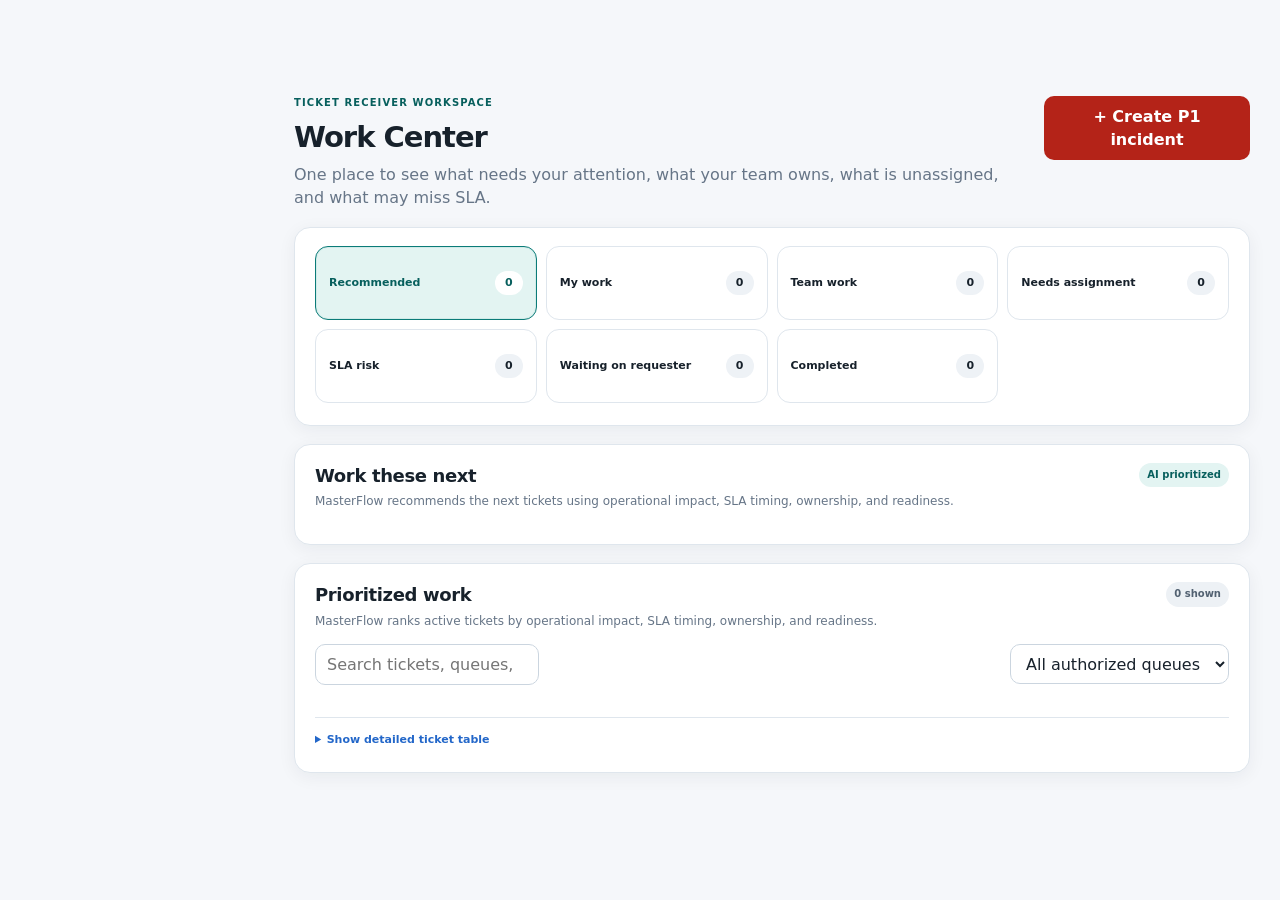
==== ticket-queues.html @ 717288e4 "update masterflow project" ====
<!doctype html>
<html lang="en">
<head>
  <meta charset="utf-8">
  <meta name="viewport" content="width=device-width, initial-scale=1">
  <meta http-equiv="refresh" content="0; url=assigned-work.html">
  <title>MasterFlow - Opening Work Center</title>
  <script>
    window.location.replace("assigned-work.html");
  </script>
</head>
<body>
  <p>Opening <a href="assigned-work.html">MasterFlow Work Center</a>...</p>
</body>
</html>
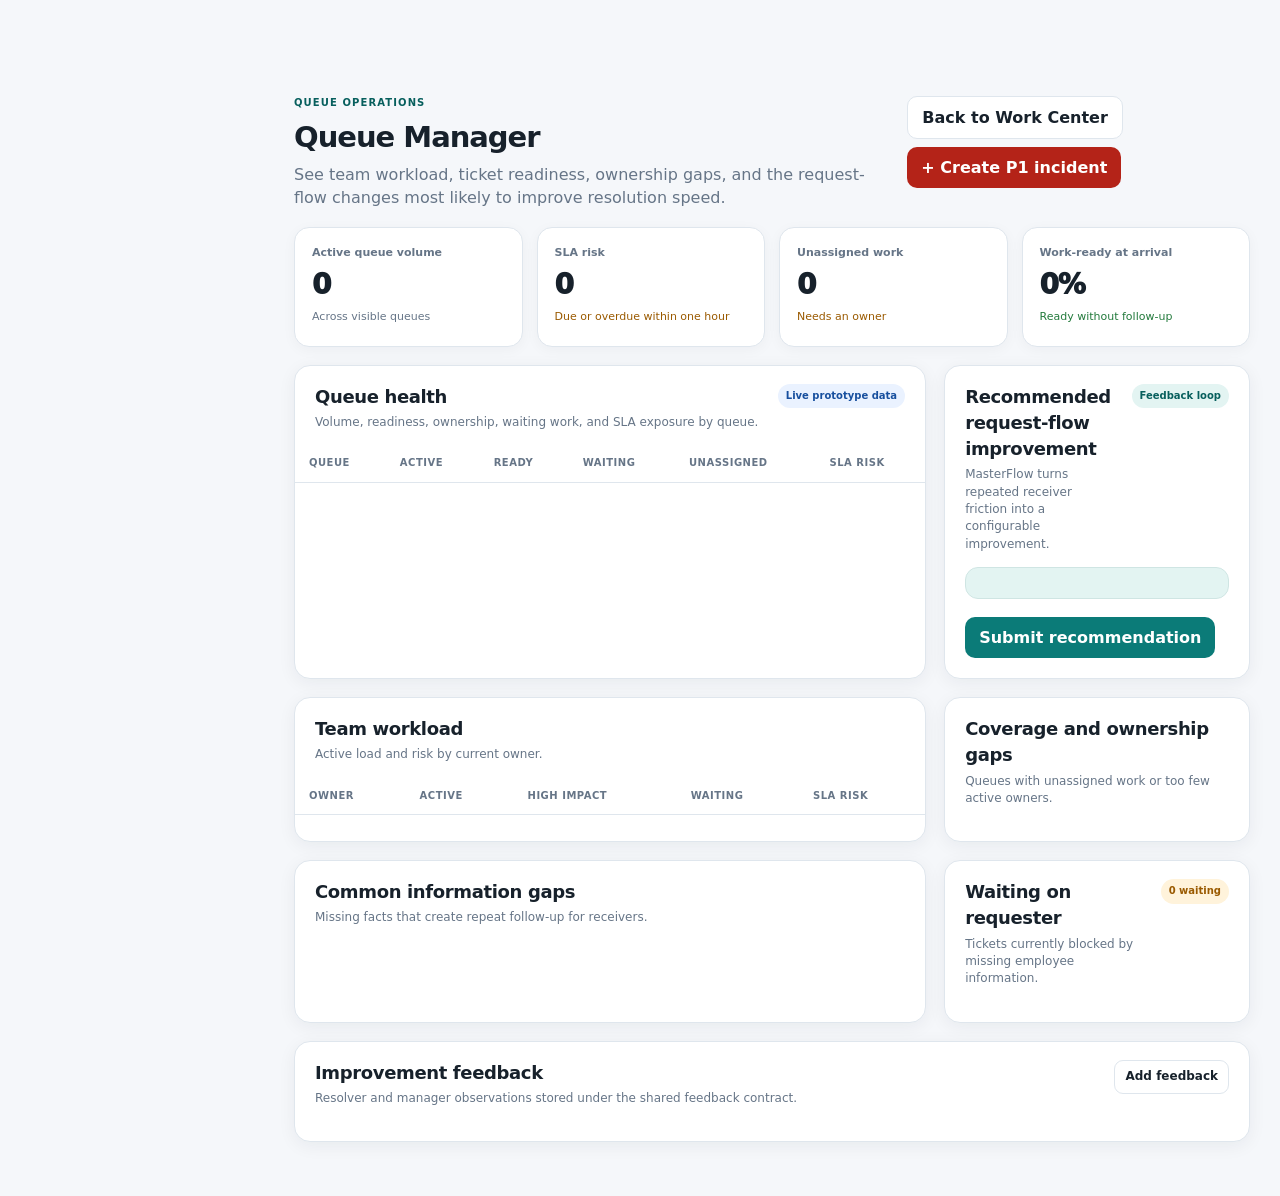
==== commit 88501cca: "Receiver ticket lifecycle working" ====
--- a/ticket-queues.html
+++ b/ticket-queues.html
@@ -3,13 +3,182 @@
 <head>
   <meta charset="utf-8">
   <meta name="viewport" content="width=device-width, initial-scale=1">
-  <meta http-equiv="refresh" content="0; url=assigned-work.html">
-  <title>MasterFlow - Opening Work Center</title>
-  <script>
-    window.location.replace("assigned-work.html");
-  </script>
+  <meta
+    name="description"
+    content="MasterFlow Queue Manager for workload, readiness, SLA, and request-flow improvement visibility."
+  >
+  <title>MasterFlow - Queue Manager</title>
+  <link rel="stylesheet" href="assets/css/styles.css">
+  <link rel="stylesheet" href="assets/css/WORK_CENTER_APPEND.css">
 </head>
-<body>
-  <p>Opening <a href="assigned-work.html">MasterFlow Work Center</a>...</p>
+
+<body class="workspace-page queue-manager-page" data-page="ticket-queues">
+  <div class="content-shell">
+    <main>
+      <div class="page-heading">
+        <div>
+          <div class="eyebrow">Queue operations</div>
+          <h1>Queue Manager</h1>
+          <p>
+            See team workload, ticket readiness, ownership gaps, and the request-flow
+            changes most likely to improve resolution speed.
+          </p>
+        </div>
+        <div class="page-actions">
+          <a class="btn btn-secondary" href="assigned-work.html">Back to Work Center</a>
+          <button class="btn btn-danger" type="button" data-open-critical>+ Create P1 incident</button>
+        </div>
+      </div>
+
+      <section class="kpi-grid queue-manager-kpis" aria-label="Queue Manager summary">
+        <div class="kpi">
+          <div class="kpi-label">Active queue volume</div>
+          <div class="kpi-value" id="qmActiveVolume">0</div>
+          <div class="kpi-meta">Across visible queues</div>
+        </div>
+        <div class="kpi">
+          <div class="kpi-label">SLA risk</div>
+          <div class="kpi-value" id="qmSlaRisk">0</div>
+          <div class="kpi-meta warn">Due or overdue within one hour</div>
+        </div>
+        <div class="kpi">
+          <div class="kpi-label">Unassigned work</div>
+          <div class="kpi-value" id="qmUnassigned">0</div>
+          <div class="kpi-meta warn">Needs an owner</div>
+        </div>
+        <div class="kpi">
+          <div class="kpi-label">Work-ready at arrival</div>
+          <div class="kpi-value" id="qmReadinessRate">0%</div>
+          <div class="kpi-meta good">Ready without follow-up</div>
+        </div>
+      </section>
+
+      <section class="grid grid-2 mt-18">
+        <article class="card">
+          <div class="card-header">
+            <div>
+              <h2>Queue health</h2>
+              <p>Volume, readiness, ownership, waiting work, and SLA exposure by queue.</p>
+            </div>
+            <span class="badge badge-blue">Live prototype data</span>
+          </div>
+          <div class="table-wrap">
+            <table>
+              <thead>
+                <tr>
+                  <th>Queue</th>
+                  <th>Active</th>
+                  <th>Ready</th>
+                  <th>Waiting</th>
+                  <th>Unassigned</th>
+                  <th>SLA risk</th>
+                </tr>
+              </thead>
+              <tbody id="qmQueueBody"></tbody>
+            </table>
+          </div>
+        </article>
+
+        <article class="card">
+          <div class="card-header">
+            <div>
+              <h2>Recommended request-flow improvement</h2>
+              <p>MasterFlow turns repeated receiver friction into a configurable improvement.</p>
+            </div>
+            <span class="badge badge-teal">Feedback loop</span>
+          </div>
+          <div class="card-body">
+            <div class="queue-recommendation" id="qmRecommendation"></div>
+            <button class="btn btn-primary mt-18" type="button" id="qmSubmitRecommendation">
+              Submit recommendation
+            </button>
+          </div>
+        </article>
+      </section>
+
+      <section class="grid grid-2 mt-18">
+        <article class="card">
+          <div class="card-header">
+            <div>
+              <h2>Team workload</h2>
+              <p>Active load and risk by current owner.</p>
+            </div>
+          </div>
+          <div class="table-wrap">
+            <table>
+              <thead>
+                <tr>
+                  <th>Owner</th>
+                  <th>Active</th>
+                  <th>High impact</th>
+                  <th>Waiting</th>
+                  <th>SLA risk</th>
+                </tr>
+              </thead>
+              <tbody id="qmWorkloadBody"></tbody>
+            </table>
+          </div>
+        </article>
+
+        <article class="card">
+          <div class="card-header">
+            <div>
+              <h2>Coverage and ownership gaps</h2>
+              <p>Queues with unassigned work or too few active owners.</p>
+            </div>
+          </div>
+          <div class="card-body">
+            <div class="manager-insight-list" id="qmCoverageList"></div>
+          </div>
+        </article>
+      </section>
+
+      <section class="grid grid-2 mt-18">
+        <article class="card">
+          <div class="card-header">
+            <div>
+              <h2>Common information gaps</h2>
+              <p>Missing facts that create repeat follow-up for receivers.</p>
+            </div>
+          </div>
+          <div class="card-body">
+            <div class="manager-insight-list" id="qmGapList"></div>
+          </div>
+        </article>
+
+        <article class="card">
+          <div class="card-header">
+            <div>
+              <h2>Waiting on requester</h2>
+              <p>Tickets currently blocked by missing employee information.</p>
+            </div>
+            <span class="badge badge-amber" id="qmWaitingCount">0 waiting</span>
+          </div>
+          <div class="card-body">
+            <div class="manager-ticket-list" id="qmWaitingList"></div>
+          </div>
+        </article>
+      </section>
+
+      <section class="card mt-18">
+        <div class="card-header">
+          <div>
+            <h2>Improvement feedback</h2>
+            <p>Resolver and manager observations stored under the shared feedback contract.</p>
+          </div>
+          <button class="btn btn-secondary btn-sm" type="button" id="qmAddFeedback">
+            Add feedback
+          </button>
+        </div>
+        <div class="card-body">
+          <div class="feedback-list" id="qmFeedbackList"></div>
+        </div>
+      </section>
+    </main>
+  </div>
+
+  <script src="assets/js/store.js" defer></script>
+  <script src="assets/js/layout.js" defer></script>
+  <script src="assets/js/pages/receiver-feedback.js" defer></script>
 </body>
 </html>
--- a/assets/css/styles.css
+++ b/assets/css/styles.css
@@ -0,0 +1,2295 @@
+:root {
+  --navy: #0f2238;
+  --navy-2: #172f4b;
+  --ink: #17212b;
+  --muted: #667587;
+  --muted-2: #8a97a5;
+  --line: #dfe6ed;
+  --line-strong: #cbd5df;
+  --surface: #ffffff;
+  --surface-2: #f5f7fa;
+  --surface-3: #eef2f6;
+  --teal: #0b7b78;
+  --teal-dark: #075f5d;
+  --teal-soft: #e3f4f2;
+  --blue: #2367c9;
+  --blue-soft: #eaf2ff;
+  --amber: #9a5a00;
+  --amber-soft: #fff3db;
+  --red: #b42318;
+  --red-dark: #8e1c14;
+  --red-soft: #feeceb;
+  --green: #237a3c;
+  --green-soft: #eaf7ed;
+  --purple: #6941c6;
+  --purple-soft: #f1ecff;
+  --shadow-sm: 0 4px 18px rgba(15, 34, 56, 0.06);
+  --shadow: 0 16px 42px rgba(15, 34, 56, 0.10);
+  --radius-sm: 10px;
+  --radius: 16px;
+  --radius-lg: 24px;
+  --topbar-height: 68px;
+  --sidebar-width: 264px;
+}
+
+* { box-sizing: border-box; }
+html { scroll-behavior: smooth; }
+body {
+  margin: 0;
+  min-height: 100vh;
+  background: var(--surface-2);
+  color: var(--ink);
+  font-family: Inter, ui-sans-serif, system-ui, -apple-system, BlinkMacSystemFont, "Segoe UI", sans-serif;
+  line-height: 1.45;
+}
+button, input, select, textarea { font: inherit; }
+button { cursor: pointer; }
+a { color: inherit; }
+button:focus-visible,
+input:focus-visible,
+select:focus-visible,
+textarea:focus-visible,
+a:focus-visible {
+  outline: 3px solid rgba(35, 103, 201, 0.28);
+  outline-offset: 2px;
+}
+[hidden] { display: none !important; }
+
+/* Top navigation */
+.topbar {
+  position: fixed;
+  inset: 0 0 auto 0;
+  z-index: 60;
+  height: var(--topbar-height);
+  display: flex;
+  align-items: center;
+  justify-content: space-between;
+  gap: 18px;
+  padding: 0 22px;
+  background: rgba(255, 255, 255, 0.94);
+  border-bottom: 1px solid var(--line);
+  backdrop-filter: blur(12px);
+}
+.topbar-left,
+.topbar-right,
+.brand-lockup,
+.page-context {
+  display: flex;
+  align-items: center;
+}
+.topbar-left { gap: 14px; min-width: 0; }
+.topbar-right { gap: 9px; }
+.menu-button,
+.icon-button,
+.close-button {
+  display: inline-grid;
+  place-items: center;
+  border: 1px solid var(--line);
+  background: var(--surface);
+  color: var(--ink);
+  border-radius: 11px;
+}
+.menu-button,
+.icon-button { width: 40px; height: 40px; }
+.menu-button:hover,
+.icon-button:hover { background: var(--surface-2); }
+.brand-lockup {
+  gap: 12px;
+  text-decoration: none;
+  min-width: 0;
+}
+.brand-mark {
+  width: 92px;
+  height: 44px;
+  display: flex;
+  align-items: center;
+  justify-content: flex-start;
+  overflow: visible;
+  background: transparent;
+  border-radius: 0;
+  flex: 0 0 auto;
+}
+
+.brand-mark img {
+  width: 92px;
+  height: 44px;
+  object-fit: contain;
+  object-position: left center;
+  display: block;
+}
+.brand-copy strong,
+.brand-copy small { display: block; }
+.brand-copy strong { font-size: 14px; white-space: nowrap; }
+.brand-copy small { margin-top: 1px; color: var(--muted); font-size: 10px; }
+.page-context { gap: 12px; min-width: 0; }
+.page-context::before {
+  content: "";
+  width: 1px;
+  height: 32px;
+  background: var(--line);
+}
+.page-context-text { min-width: 0; }
+.page-context h1,
+.page-context p { margin: 0; }
+.page-context h1 { font-size: 16px; letter-spacing: -0.02em; }
+.page-context p {
+  max-width: 520px;
+  margin-top: 1px;
+  overflow: hidden;
+  color: var(--muted);
+  font-size: 11px;
+  text-overflow: ellipsis;
+  white-space: nowrap;
+}
+.role-control {
+  display: flex;
+  align-items: center;
+  gap: 7px;
+  min-height: 40px;
+  padding: 5px 8px 5px 10px;
+  border: 1px solid var(--line);
+  border-radius: 11px;
+  background: #fff;
+}
+.role-control span {
+  color: var(--muted);
+  font-size: 10px;
+  font-weight: 800;
+  text-transform: uppercase;
+  letter-spacing: 0.05em;
+}
+.role-control select {
+  max-width: 165px;
+  border: 0;
+  outline: 0;
+  background: transparent;
+  color: var(--ink);
+  font-size: 12px;
+  font-weight: 800;
+}
+.avatar {
+  width: 40px;
+  height: 40px;
+  display: grid;
+  place-items: center;
+  border-radius: 12px;
+  background: var(--teal-soft);
+  color: var(--teal-dark);
+  font-weight: 900;
+}
+
+/* Sidebar */
+.sidebar {
+  position: fixed;
+  z-index: 70;
+  top: var(--topbar-height);
+  bottom: 0;
+  left: 0;
+  width: var(--sidebar-width);
+  display: flex;
+  flex-direction: column;
+  gap: 18px;
+  padding: 18px 14px;
+  overflow-y: auto;
+  transform: translateX(-102%);
+  transition: transform 180ms ease;
+  background: linear-gradient(180deg, var(--navy) 0%, #0a1827 100%);
+  color: #fff;
+  box-shadow: 16px 0 40px rgba(5, 17, 31, 0.18);
+}
+.sidebar.open { transform: translateX(0); }
+.sidebar-scrim {
+  position: fixed;
+  z-index: 65;
+  inset: var(--topbar-height) 0 0 0;
+  opacity: 0;
+  visibility: hidden;
+  transition: opacity 180ms ease, visibility 180ms ease;
+  background: rgba(5, 17, 31, 0.42);
+}
+.sidebar-scrim.open { opacity: 1; visibility: visible; }
+.nav-group { display: grid; gap: 5px; }
+.nav-label {
+  padding: 0 10px 5px;
+  color: #8da5bc;
+  font-size: 10px;
+  font-weight: 850;
+  letter-spacing: 0.11em;
+  text-transform: uppercase;
+}
+.nav-link,
+.sidebar-action {
+  width: 100%;
+  min-height: 42px;
+  display: flex;
+  align-items: center;
+  gap: 10px;
+  padding: 9px 10px;
+  border: 0;
+  border-radius: 10px;
+  background: transparent;
+  color: #cbd6e1;
+  text-align: left;
+  text-decoration: none;
+  font-weight: 720;
+}
+.nav-link:hover,
+.sidebar-action:hover { background: rgba(255, 255, 255, 0.08); color: #fff; }
+.nav-link.active { background: rgba(255, 255, 255, 0.14); color: #fff; }
+.nav-icon { width: 22px; display: inline-grid; place-items: center; font-size: 16px; }
+.nav-badge {
+  margin-left: auto;
+  min-width: 22px;
+  padding: 2px 7px;
+  border-radius: 999px;
+  background: rgba(255, 255, 255, 0.13);
+  color: #fff;
+  font-size: 10px;
+  font-weight: 900;
+  text-align: center;
+}
+.sidebar-bottom { margin-top: auto; display: grid; gap: 10px; }
+.system-status {
+  padding: 12px;
+  border: 1px solid rgba(255, 255, 255, 0.12);
+  border-radius: 12px;
+  background: rgba(255, 255, 255, 0.07);
+}
+.system-status small { color: #b9c7d5; }
+.status-row { display: flex; align-items: center; gap: 8px; margin-top: 6px; font-size: 12px; font-weight: 780; }
+.status-dot {
+  width: 8px;
+  height: 8px;
+  border-radius: 50%;
+  background: #67d98d;
+  box-shadow: 0 0 0 4px rgba(103, 217, 141, 0.12);
+}
+.sidebar-critical {
+  border: 1px solid rgba(255, 255, 255, 0.22);
+  background: rgba(255, 255, 255, 0.10);
+  color: #fff;
+}
+.sidebar-critical:hover { background: #fff; color: var(--red); }
+.reset-demo { color: #b9c7d5; font-size: 12px; }
+
+/* Main layout */
+.content-shell {
+  min-height: 100vh;
+  padding-top: var(--topbar-height);
+  transition: margin-left 180ms ease;
+}
+main {
+  width: min(1500px, 100%);
+  margin: 0 auto;
+  padding: 28px 30px 54px;
+}
+body.page-home { background: #f6f7f9; }
+body.page-home .page-context { display: none; }
+body.page-home main {
+  width: 100%;
+  min-height: calc(100vh - var(--topbar-height));
+  display: grid;
+  place-items: center;
+  padding: 48px 24px 80px;
+}
+
+/* Home */
+.home-stage {
+  width: min(880px, 100%);
+  margin: 0 auto;
+  text-align: center;
+}
+.home-symbol {
+  width: 46px;
+  height: 46px;
+  display: grid;
+  place-items: center;
+  margin: 0 auto 18px;
+  border-radius: 15px;
+  background: linear-gradient(145deg, var(--teal-soft), #eff8ff);
+  color: var(--teal);
+  font-size: 24px;
+  box-shadow: inset 0 0 0 1px rgba(11, 123, 120, 0.12);
+}
+.home-stage > h1 {
+  margin: 0;
+  font-size: clamp(34px, 5vw, 53px);
+  line-height: 1.06;
+  letter-spacing: -0.045em;
+}
+.home-stage > p {
+  max-width: 610px;
+  margin: 12px auto 28px;
+  color: var(--muted);
+  font-size: 15px;
+}
+.home-question {
+  margin: 18px 0 0;
+  color: var(--ink);
+  font-size: clamp(21px, 2.4vw, 28px);
+  line-height: 1.2;
+  letter-spacing: -0.025em;
+}
+.request-composer {
+  overflow: hidden;
+  border: 1px solid var(--line-strong);
+  border-radius: 22px;
+  background: #fff;
+  box-shadow: var(--shadow);
+  text-align: left;
+}
+.request-composer textarea {
+  width: 100%;
+  min-height: 145px;
+  padding: 19px 20px 8px;
+  resize: vertical;
+  border: 0;
+  outline: 0;
+  background: transparent;
+  color: var(--ink);
+  font-size: 18px;
+}
+.request-composer textarea::placeholder { color: #8a949f; }
+.composer-footer {
+  display: flex;
+  align-items: center;
+  justify-content: space-between;
+  gap: 14px;
+  padding: 8px 12px 12px;
+}
+.composer-left,
+.composer-right { display: flex; align-items: center; gap: 9px; }
+.composer-hint { color: var(--muted); font-size: 11px; }
+.attach-button,
+.send-button {
+  display: inline-grid;
+  place-items: center;
+  border: 0;
+  border-radius: 12px;
+}
+.attach-button {
+  width: 38px;
+  height: 38px;
+  background: var(--surface-2);
+  color: var(--ink);
+  font-size: 22px;
+}
+.send-button {
+  width: 42px;
+  height: 42px;
+  background: var(--navy);
+  color: #fff;
+  font-size: 19px;
+  font-weight: 900;
+}
+.send-button:hover { background: var(--navy-2); }
+.home-shortcuts {
+  display: grid;
+  grid-template-columns: repeat(3, minmax(0, 1fr));
+  gap: 11px;
+  margin-top: 18px;
+}
+.home-shortcut {
+  display: flex;
+  align-items: center;
+  gap: 11px;
+  padding: 13px 14px;
+  border: 1px solid var(--line);
+  border-radius: 14px;
+  background: rgba(255, 255, 255, 0.80);
+  color: var(--ink);
+  text-align: left;
+  text-decoration: none;
+  box-shadow: var(--shadow-sm);
+}
+.home-shortcut:hover { transform: translateY(-1px); border-color: var(--line-strong); background: #fff; }
+.home-shortcut.critical { border-color: #f2c5c1; background: #fffafa; color: var(--red); }
+.shortcut-icon {
+  flex: 0 0 auto;
+  width: 35px;
+  height: 35px;
+  display: grid;
+  place-items: center;
+  border-radius: 11px;
+  background: var(--surface-3);
+  font-weight: 900;
+}
+.home-shortcut.critical .shortcut-icon { background: var(--red-soft); }
+.home-shortcut strong,
+.home-shortcut small { display: block; }
+.home-shortcut strong { font-size: 13px; }
+.home-shortcut small { margin-top: 2px; color: var(--muted); font-size: 10px; }
+.home-shortcut.critical small { color: #9a5a55; }
+
+/* Chat */
+.chat-panel {
+  display: none;
+  margin-top: 22px;
+  overflow: hidden;
+  border: 1px solid var(--line);
+  border-radius: var(--radius);
+  background: #fff;
+  box-shadow: var(--shadow-sm);
+  text-align: left;
+}
+.chat-panel.open { display: block; }
+.chat-head {
+  display: flex;
+  align-items: center;
+  justify-content: space-between;
+  padding: 13px 16px;
+  border-bottom: 1px solid var(--line);
+  background: #fbfcfd;
+}
+.chat-head strong { font-size: 13px; }
+.chat-status { color: var(--green); font-size: 11px; font-weight: 800; }
+.chat-body { display: grid; gap: 11px; padding: 16px; }
+.bubble {
+  max-width: 92%;
+  padding: 12px 14px;
+  border-radius: 14px;
+  font-size: 13px;
+}
+.bubble.user { justify-self: end; background: var(--navy); color: #fff; border-bottom-right-radius: 5px; }
+.bubble.ai { justify-self: start; background: var(--surface-2); color: var(--ink); border-bottom-left-radius: 5px; }
+.bubble.ai strong { display: block; margin-bottom: 4px; }
+.ai-summary {
+  display: grid;
+  grid-template-columns: repeat(4, minmax(0, 1fr));
+  gap: 7px;
+  margin-top: 10px;
+}
+.summary-cell {
+  padding: 9px;
+  border: 1px solid var(--line);
+  border-radius: 10px;
+  background: #fff;
+}
+.summary-cell small,
+.summary-cell b { display: block; }
+.summary-cell small { color: var(--muted); font-size: 9px; text-transform: uppercase; letter-spacing: 0.05em; }
+.summary-cell b { margin-top: 3px; font-size: 11px; }
+.context-fields {
+  display: grid;
+  grid-template-columns: repeat(2, minmax(0, 1fr));
+  gap: 10px;
+  margin-top: 10px;
+}
+.chat-actions { display: flex; flex-wrap: wrap; gap: 8px; margin-top: 11px; }
+.ticket-confirmation {
+  padding: 13px;
+  border: 1px solid #bfe2c7;
+  border-radius: 12px;
+  background: var(--green-soft);
+  color: #1c6531;
+}
+.ticket-confirmation a { color: #145b2a; font-weight: 850; }
+
+/* Generic workspace components */
+.page-heading {
+  display: flex;
+  align-items: flex-start;
+  justify-content: space-between;
+  gap: 18px;
+  margin-bottom: 18px;
+}
+.page-heading h1,
+.page-heading p { margin: 0; }
+.page-heading h1 { font-size: 29px; letter-spacing: -0.035em; }
+.page-heading p { max-width: 760px; margin-top: 5px; color: var(--muted); }
+.page-actions { display: flex; flex-wrap: wrap; gap: 8px; }
+.grid { display: grid; gap: 18px; }
+.grid-2 { grid-template-columns: minmax(0, 1.55fr) minmax(300px, 0.75fr); }
+.grid-3 { grid-template-columns: repeat(3, minmax(0, 1fr)); }
+.grid-4 { grid-template-columns: repeat(4, minmax(0, 1fr)); }
+.mt-12 { margin-top: 12px; }
+.mt-18 { margin-top: 18px; }
+.mt-24 { margin-top: 24px; }
+.card {
+  overflow: hidden;
+  border: 1px solid var(--line);
+  border-radius: var(--radius);
+  background: var(--surface);
+  box-shadow: var(--shadow-sm);
+}
+.card-header {
+  display: flex;
+  align-items: flex-start;
+  justify-content: space-between;
+  gap: 14px;
+  padding: 18px 20px 14px;
+}
+.card-header h2,
+.card-header h3,
+.card-header p { margin: 0; }
+.card-header h2 { font-size: 18px; letter-spacing: -0.02em; }
+.card-header h3 { font-size: 15px; }
+.card-header p { margin-top: 4px; color: var(--muted); font-size: 12px; }
+.card-body { padding: 0 20px 20px; }
+.card-footer { padding: 14px 20px; border-top: 1px solid var(--line); background: #fbfcfd; }
+.divider { height: 1px; background: var(--line); }
+.kpi-grid { display: grid; grid-template-columns: repeat(4, minmax(0, 1fr)); gap: 14px; }
+.kpi {
+  padding: 17px;
+  border: 1px solid var(--line);
+  border-radius: 15px;
+  background: #fff;
+  box-shadow: 0 3px 14px rgba(15, 34, 56, 0.04);
+}
+.kpi-label { color: var(--muted); font-size: 11px; font-weight: 780; }
+.kpi-value { margin-top: 4px; font-size: 28px; font-weight: 920; letter-spacing: -0.04em; }
+.kpi-meta { margin-top: 4px; color: var(--muted); font-size: 11px; }
+.kpi-meta.good { color: var(--green); }
+.kpi-meta.warn { color: var(--amber); }
+.kpi-meta.danger { color: var(--red); }
+
+.toolbar {
+  display: flex;
+  align-items: center;
+  justify-content: space-between;
+  flex-wrap: wrap;
+  gap: 10px;
+  margin-bottom: 14px;
+}
+.toolbar-left,
+.toolbar-right { display: flex; align-items: center; flex-wrap: wrap; gap: 8px; }
+.control,
+.input,
+.select,
+.textarea {
+  width: 100%;
+  border: 1px solid var(--line-strong);
+  border-radius: 10px;
+  background: #fff;
+  color: var(--ink);
+}
+.control,
+.input,
+.select { min-height: 40px; padding: 8px 11px; }
+.textarea { min-height: 88px; padding: 10px 11px; resize: vertical; }
+.search-control { width: min(310px, 100%); }
+.field { display: grid; gap: 5px; }
+.field label { color: #415163; font-size: 11px; font-weight: 800; }
+.field small { color: var(--muted); font-size: 10px; }
+.field-row { display: grid; grid-template-columns: repeat(2, minmax(0, 1fr)); gap: 12px; }
+.field-row-3 { display: grid; grid-template-columns: repeat(3, minmax(0, 1fr)); gap: 12px; }
+
+.btn {
+  display: inline-flex;
+  align-items: center;
+  justify-content: center;
+  gap: 7px;
+  min-height: 40px;
+  padding: 9px 14px;
+  border: 0;
+  border-radius: 10px;
+  font-weight: 830;
+  text-decoration: none;
+  transition: transform 100ms ease, background 100ms ease, border-color 100ms ease;
+}
+.btn:hover { transform: translateY(-1px); }
+.btn:disabled { opacity: 0.55; cursor: not-allowed; transform: none; }
+.btn-primary { background: var(--teal); color: #fff; }
+.btn-primary:hover { background: var(--teal-dark); }
+.btn-secondary { border: 1px solid var(--line); background: #fff; color: var(--ink); }
+.btn-secondary:hover { border-color: var(--line-strong); background: #fbfcfd; }
+.btn-danger { background: var(--red); color: #fff; }
+.btn-danger:hover { background: var(--red-dark); }
+.btn-soft { background: var(--teal-soft); color: var(--teal-dark); }
+.btn-ghost { background: transparent; color: var(--blue); }
+.btn-sm { min-height: 34px; padding: 7px 10px; border-radius: 9px; font-size: 12px; }
+.link-button {
+  padding: 0;
+  border: 0;
+  background: transparent;
+  color: var(--blue);
+  font-weight: 850;
+  text-align: left;
+}
+.link-button:hover { text-decoration: underline; }
+
+.badge {
+  display: inline-flex;
+  align-items: center;
+  gap: 5px;
+  padding: 5px 8px;
+  border-radius: 999px;
+  font-size: 10px;
+  font-weight: 900;
+  white-space: nowrap;
+}
+.badge-blue { background: var(--blue-soft); color: #174f9e; }
+.badge-teal { background: var(--teal-soft); color: var(--teal-dark); }
+.badge-amber { background: var(--amber-soft); color: var(--amber); }
+.badge-red { background: var(--red-soft); color: var(--red); }
+.badge-green { background: var(--green-soft); color: var(--green); }
+.badge-gray { background: #edf1f5; color: #526171; }
+.badge-purple { background: var(--purple-soft); color: var(--purple); }
+
+.table-wrap { overflow-x: auto; }
+table { width: 100%; border-collapse: collapse; font-size: 12px; }
+th {
+  padding: 11px 14px;
+  border-bottom: 1px solid var(--line);
+  color: var(--muted);
+  font-size: 10px;
+  font-weight: 850;
+  letter-spacing: 0.05em;
+  text-align: left;
+  text-transform: uppercase;
+  white-space: nowrap;
+}
+td { padding: 13px 14px; border-bottom: 1px solid var(--line); vertical-align: middle; }
+tbody tr:hover { background: #fafbfd; }
+tbody tr:last-child td { border-bottom: 0; }
+.subtext { display: block; margin-top: 2px; color: var(--muted); font-size: 10px; }
+.empty-state { padding: 34px 20px; color: var(--muted); text-align: center; }
+.person { display: flex; align-items: center; gap: 8px; }
+.mini-avatar {
+  width: 28px;
+  height: 28px;
+  display: grid;
+  place-items: center;
+  border-radius: 9px;
+  background: var(--blue-soft);
+  color: #1754a2;
+  font-size: 10px;
+  font-weight: 900;
+}
+.money { color: var(--green); font-weight: 900; }
+.muted { color: var(--muted); }
+.small { font-size: 11px; }
+
+.notice {
+  display: flex;
+  align-items: flex-start;
+  gap: 10px;
+  padding: 13px 14px;
+  border-radius: 13px;
+}
+.notice strong { display: block; font-size: 12px; }
+.notice p { margin: 3px 0 0; font-size: 11px; }
+.notice-info { background: var(--blue-soft); color: #164985; }
+.notice-warning { background: var(--amber-soft); color: #724300; }
+.notice-danger { background: var(--red-soft); color: #8f1d15; }
+.notice-success { background: var(--green-soft); color: #1c6531; }
+
+.list { display: grid; }
+.list-row {
+  display: grid;
+  grid-template-columns: minmax(0, 1fr) auto;
+  gap: 14px;
+  align-items: center;
+  padding: 13px 0;
+  border-top: 1px solid var(--line);
+}
+.list-row:first-child { border-top: 0; }
+.list-title { font-size: 13px; font-weight: 820; }
+.list-meta { display: flex; flex-wrap: wrap; gap: 8px; margin-top: 3px; color: var(--muted); font-size: 10px; }
+
+.queue-grid { display: grid; grid-template-columns: repeat(4, minmax(0, 1fr)); gap: 12px; }
+.queue-card {
+  padding: 14px;
+  border: 1px solid var(--line);
+  border-radius: 14px;
+  background: #fff;
+}
+.queue-card h3 { margin: 0; font-size: 13px; }
+.queue-card .queue-number { margin-top: 8px; font-size: 26px; font-weight: 900; }
+.queue-card .queue-meta { margin-top: 3px; color: var(--muted); font-size: 10px; }
+.queue-card.at-risk { border-color: #f1cf9e; background: #fffcf7; }
+.queue-card.critical { border-color: #f2c5c1; background: #fffafa; }
+
+.article-grid { display: grid; grid-template-columns: repeat(3, minmax(0, 1fr)); gap: 14px; }
+.article-card {
+  display: grid;
+  gap: 10px;
+  padding: 18px;
+  border: 1px solid var(--line);
+  border-radius: var(--radius);
+  background: #fff;
+  box-shadow: var(--shadow-sm);
+}
+.article-card h2,
+.article-card p { margin: 0; }
+.article-card h2 { font-size: 16px; }
+.article-card p { color: var(--muted); font-size: 12px; }
+.article-tags { display: flex; flex-wrap: wrap; gap: 6px; }
+
+.progress { height: 8px; overflow: hidden; border-radius: 999px; background: #e7ecf1; }
+.progress > span { display: block; height: 100%; border-radius: inherit; background: var(--teal); }
+.progress-label { display: flex; justify-content: space-between; gap: 8px; margin-top: 5px; color: var(--muted); font-size: 10px; }
+.metric-list { display: grid; gap: 12px; }
+.metric-row { display: flex; align-items: center; justify-content: space-between; gap: 14px; font-size: 12px; }
+.chart-bars { display: grid; gap: 10px; }
+.chart-row {
+  display: grid;
+  grid-template-columns: 150px minmax(0, 1fr) 70px;
+  gap: 10px;
+  align-items: center;
+  font-size: 11px;
+}
+.chart-track { height: 18px; overflow: hidden; border-radius: 5px; background: var(--surface-3); }
+.chart-fill { height: 100%; border-radius: inherit; background: linear-gradient(90deg, var(--teal), #2e9f9b); }
+
+.policy-card { position: sticky; top: calc(var(--topbar-height) + 20px); align-self: start; }
+.policy-row { padding: 12px 0; border-bottom: 1px solid var(--line); }
+.policy-row:last-child { border-bottom: 0; }
+.policy-row label { display: flex; justify-content: space-between; gap: 12px; font-size: 12px; font-weight: 800; }
+.policy-row input[type="range"] { width: 100%; margin-top: 9px; accent-color: var(--teal); }
+.guardrail-list { display: grid; gap: 8px; }
+.guardrail {
+  display: flex;
+  align-items: flex-start;
+  gap: 8px;
+  padding: 9px 10px;
+  border-radius: 10px;
+  background: var(--surface-2);
+  font-size: 11px;
+}
+.guardrail.pass { background: var(--green-soft); color: #1c6531; }
+.guardrail.fail { background: var(--red-soft); color: #8f1d15; }
+.detail-grid { display: grid; grid-template-columns: repeat(3, minmax(0, 1fr)); gap: 10px; }
+.detail-cell { padding: 11px; border: 1px solid var(--line); border-radius: 11px; background: #fff; }
+.detail-cell small,
+.detail-cell strong { display: block; }
+.detail-cell small { color: var(--muted); font-size: 9px; text-transform: uppercase; letter-spacing: 0.04em; }
+.detail-cell strong { margin-top: 4px; font-size: 12px; }
+
+.tabs { display: flex; flex-wrap: wrap; gap: 6px; }
+.tab-button {
+  min-height: 36px;
+  padding: 7px 11px;
+  border: 1px solid var(--line);
+  border-radius: 9px;
+  background: #fff;
+  color: var(--muted);
+  font-size: 11px;
+  font-weight: 830;
+}
+.tab-button.active { border-color: var(--teal); background: var(--teal-soft); color: var(--teal-dark); }
+
+/* Dialogs */
+dialog {
+  width: min(760px, calc(100vw - 28px));
+  max-height: calc(100vh - 36px);
+  padding: 0;
+  overflow: auto;
+  border: 0;
+  border-radius: 18px;
+  background: #fff;
+  color: var(--ink);
+  box-shadow: 0 28px 90px rgba(5, 17, 31, 0.32);
+}
+dialog::backdrop { background: rgba(5, 17, 31, 0.52); backdrop-filter: blur(2px); }
+.dialog-header,
+.dialog-footer {
+  display: flex;
+  align-items: flex-start;
+  justify-content: space-between;
+  gap: 14px;
+  padding: 18px 20px;
+}
+.dialog-header { border-bottom: 1px solid var(--line); }
+.dialog-footer { align-items: center; justify-content: flex-end; flex-wrap: wrap; border-top: 1px solid var(--line); background: #fbfcfd; }
+.dialog-header h2,
+.dialog-header p { margin: 0; }
+.dialog-header h2 { font-size: 19px; letter-spacing: -0.02em; }
+.dialog-header p { margin-top: 3px; color: var(--muted); font-size: 11px; }
+.dialog-body { padding: 18px 20px; }
+.close-button { width: 36px; height: 36px; flex: 0 0 auto; font-size: 20px; }
+.dialog-section + .dialog-section { margin-top: 16px; }
+.dialog-section h3 { margin: 0 0 9px; font-size: 13px; }
+
+/* Toast */
+.toast-region {
+  position: fixed;
+  z-index: 100;
+  right: 18px;
+  bottom: 18px;
+  width: min(390px, calc(100vw - 36px));
+  display: grid;
+  gap: 8px;
+}
+.toast {
+  padding: 13px 14px;
+  border: 1px solid rgba(255, 255, 255, 0.12);
+  border-radius: 12px;
+  background: #14283f;
+  color: #fff;
+  box-shadow: var(--shadow);
+  font-size: 12px;
+  animation: toast-in 160ms ease;
+}
+@keyframes toast-in { from { opacity: 0; transform: translateY(8px); } to { opacity: 1; transform: none; } }
+
+/* Admin */
+.rule-card {
+  padding: 14px;
+  border: 1px solid var(--line);
+  border-radius: 13px;
+  background: #fff;
+}
+.rule-card + .rule-card { margin-top: 10px; }
+.rule-card h3,
+.rule-card p { margin: 0; }
+.rule-card h3 { font-size: 13px; }
+.rule-card p { margin-top: 4px; color: var(--muted); font-size: 11px; }
+.rule-card .rule-footer { display: flex; align-items: center; justify-content: space-between; gap: 10px; margin-top: 10px; }
+
+/* Responsive behavior */
+@media (min-width: 1100px) {
+  body.workspace-page .sidebar { transform: translateX(0); box-shadow: none; }
+  body.workspace-page .sidebar-scrim { display: none; }
+  body.workspace-page .content-shell { margin-left: var(--sidebar-width); }
+  body.workspace-page .topbar { padding-left: 16px; }
+  body.workspace-page .menu-button { visibility: hidden; }
+}
+
+@media (max-width: 1100px) {
+  .grid-2 { grid-template-columns: 1fr; }
+  .policy-card { position: static; }
+  .grid-4,
+  .kpi-grid,
+  .queue-grid { grid-template-columns: repeat(2, minmax(0, 1fr)); }
+  .article-grid { grid-template-columns: repeat(2, minmax(0, 1fr)); }
+}
+
+@media (max-width: 760px) {
+  :root { --topbar-height: 62px; }
+  .topbar { padding: 0 12px; gap: 8px; }
+  .brand-copy small,
+  .page-context,
+  .role-control span,
+  .topbar .icon-button { display: none; }
+  .role-control { padding-left: 6px; }
+  .role-control select { max-width: 122px; }
+  .avatar { width: 36px; height: 36px; border-radius: 10px; font-size: 12px; }
+  .menu-button { width: 38px; height: 38px; }
+  main { padding: 21px 15px 42px; }
+  body.page-home main { padding: 36px 15px 58px; }
+  .home-stage > h1 { font-size: 34px; }
+  .home-stage > p { margin-bottom: 21px; font-size: 14px; }
+  .request-composer textarea { min-height: 104px; padding: 15px 14px 7px; font-size: 16px; }
+  .composer-hint { display: none; }
+  .home-shortcuts { grid-template-columns: 1fr; }
+  .home-shortcut { padding: 12px 13px; }
+  .ai-summary,
+  .context-fields,
+  .field-row,
+  .field-row-3,
+  .detail-grid { grid-template-columns: 1fr; }
+  .grid-3,
+  .grid-4,
+  .kpi-grid,
+  .queue-grid,
+  .article-grid { grid-template-columns: 1fr; }
+  .page-heading { display: grid; }
+  .page-heading h1 { font-size: 25px; }
+  .toolbar-left,
+  .toolbar-right { width: 100%; }
+  .search-control { width: 100%; }
+  .chart-row { grid-template-columns: 100px minmax(0, 1fr) 55px; }
+  .dialog-footer .btn { flex: 1 1 100%; }
+}
+
+@media (prefers-reduced-motion: reduce) {
+  *, *::before, *::after { scroll-behavior: auto !important; transition: none !important; animation: none !important; }
+}
+
+/* MasterFlow Smart Request additions */
+.page { width: 100%; }
+.page.narrow { width: min(880px, 100%); margin: 0 auto; }
+.eyebrow {
+  margin-bottom: 5px;
+  color: var(--teal-dark);
+  font-size: 10px;
+  font-weight: 900;
+  letter-spacing: 0.11em;
+  text-transform: uppercase;
+}
+.actions { display: flex; align-items: center; flex-wrap: wrap; gap: 9px; }
+.actions.between { justify-content: space-between; }
+.required-star { margin-right: 3px; color: var(--red); }
+
+.request-composer { position: relative; overflow: visible; }
+.request-composer:focus-within { border-color: rgba(11, 123, 120, 0.55); box-shadow: 0 18px 48px rgba(15, 34, 56, 0.13), 0 0 0 4px rgba(11, 123, 120, 0.08); }
+.request-composer textarea { border-radius: 22px 22px 0 0; }
+.request-suggestions {
+  position: absolute;
+  z-index: 45;
+  top: calc(100% + 8px);
+  left: 0;
+  right: 0;
+  display: none;
+  overflow: hidden;
+  border: 1px solid var(--line);
+  border-radius: 15px;
+  background: #fff;
+  box-shadow: var(--shadow);
+  text-align: left;
+}
+.request-suggestions.open { display: block; }
+.suggestion-label {
+  padding: 10px 13px 7px;
+  color: var(--muted);
+  font-size: 9px;
+  font-weight: 900;
+  letter-spacing: 0.08em;
+  text-transform: uppercase;
+}
+.suggestion-item {
+  width: 100%;
+  display: grid;
+  grid-template-columns: minmax(0, 1fr) auto;
+  gap: 7px 16px;
+  padding: 11px 13px;
+  border: 0;
+  border-top: 1px solid var(--line);
+  background: #fff;
+  color: var(--ink);
+  text-align: left;
+}
+.suggestion-item:hover { background: var(--surface-2); }
+.suggestion-item strong { font-size: 12px; }
+.suggestion-item small { color: var(--muted); font-size: 10px; }
+.suggestion-item span { grid-column: 1 / -1; color: var(--muted); font-size: 10px; }
+.prompt-examples { display: flex; justify-content: center; flex-wrap: wrap; gap: 7px; margin-top: 15px; }
+.prompt-examples button {
+  min-height: 32px;
+  padding: 6px 10px;
+  border: 1px solid var(--line);
+  border-radius: 999px;
+  background: rgba(255, 255, 255, 0.68);
+  color: var(--muted);
+  font-size: 10px;
+  font-weight: 780;
+}
+.prompt-examples button:hover { border-color: var(--teal); background: var(--teal-soft); color: var(--teal-dark); }
+
+.progress-steps {
+  width: min(560px, 100%);
+  display: flex;
+  align-items: center;
+  justify-content: center;
+  margin: 0 auto 24px;
+}
+.progress-step { display: flex; align-items: center; gap: 7px; color: var(--muted); font-size: 10px; font-weight: 850; white-space: nowrap; }
+.progress-step.active { color: var(--teal-dark); }
+.progress-step.complete { color: var(--green); }
+.progress-number {
+  width: 28px;
+  height: 28px;
+  display: grid;
+  place-items: center;
+  border: 1px solid var(--line-strong);
+  border-radius: 50%;
+  background: #fff;
+  color: var(--muted);
+  font-size: 10px;
+  font-weight: 900;
+}
+.progress-step.active .progress-number { border-color: var(--teal); background: var(--teal-soft); color: var(--teal-dark); }
+.progress-step.complete .progress-number { border-color: #b9dfc3; background: var(--green-soft); color: var(--green); }
+.progress-line { width: 68px; height: 2px; margin: 0 9px; background: var(--line-strong); }
+.progress-line.complete { background: #8bc79a; }
+
+.builder-grid { display: grid; grid-template-columns: minmax(0, 1.6fr) minmax(320px, 0.8fr); gap: 18px; align-items: start; }
+.interpretation-column { position: sticky; top: calc(var(--topbar-height) + 20px); }
+.request-source { margin-bottom: 17px; padding: 13px 14px; border-left: 4px solid var(--teal); border-radius: 10px; background: var(--surface-2); }
+.request-source strong { color: var(--muted); font-size: 9px; letter-spacing: 0.08em; text-transform: uppercase; }
+.request-source p { margin: 5px 0 0; font-size: 13px; }
+.dynamic-fields { display: grid; grid-template-columns: repeat(2, minmax(0, 1fr)); gap: 13px; }
+.dynamic-fields .span-2 { grid-column: span 2; }
+.prefill-note { color: var(--green) !important; font-weight: 760; }
+.recommended-note { color: var(--blue) !important; font-weight: 760; }
+.ai-summary-field .ai-summary-input { display: none; }
+.ai-summary-field.editing .ai-summary-view,
+.ai-summary-field.editing .ai-summary-edit { display: none; }
+.ai-summary-field.editing .ai-summary-input { display: block; }
+.ai-summary-view { padding: 10px 12px; border: 1px dashed var(--line); border-radius: var(--radius-sm); background: var(--surface-2); font-size: 13px; color: var(--ink); }
+.ai-summary-tag { display: inline-block; margin-left: 6px; font-weight: 400; color: var(--muted); font-size: 9px; text-transform: uppercase; letter-spacing: 0.05em; }
+.ai-summary-edit { margin-top: 6px; font-size: 11px; }
+.attachment-drop {
+  min-height: 106px;
+  display: grid;
+  place-items: center;
+  align-content: center;
+  gap: 4px;
+  padding: 16px;
+  border: 1px dashed var(--line-strong);
+  border-radius: 12px;
+  background: #fbfcfd;
+  color: var(--ink) !important;
+  text-align: center;
+  cursor: pointer;
+}
+.attachment-drop:hover { border-color: var(--teal); background: var(--teal-soft); }
+.attachment-drop input { position: absolute; width: 1px; height: 1px; overflow: hidden; opacity: 0; }
+.attachment-drop small { display: block; }
+.ai-heading { align-items: center; }
+.confidence-ring {
+  --confidence: 0%;
+  position: relative;
+  width: 62px;
+  height: 62px;
+  flex: 0 0 62px;
+  display: grid;
+  place-items: center;
+  border-radius: 50%;
+  background: conic-gradient(var(--teal) var(--confidence), #e7ecef 0);
+}
+.confidence-ring::before { content: ""; position: absolute; inset: 6px; border-radius: 50%; background: #fff; }
+.confidence-ring::after { content: attr(data-value); position: relative; color: var(--teal-dark); font-size: 12px; font-weight: 920; }
+.confidence-ring.low { background: conic-gradient(var(--amber) var(--confidence), #eee8dd 0); }
+.confidence-ring.low::after { color: var(--amber); }
+.confidence-ring.matched::after { font-size: 22px; }
+.routing-summary { margin: 10px 0 0; font-size: 12px; color: var(--ink); line-height: 1.5; }
+.routing-details { margin-top: 18px; }
+.routing-details summary { cursor: pointer; font-size: 11px; font-weight: 700; color: var(--muted); list-style: none; }
+.routing-details summary::-webkit-details-marker { display: none; }
+.routing-details summary::before { content: "▸ "; }
+.routing-details[open] summary::before { content: "▾ "; }
+.meta-list { display: grid; }
+.meta-row { display: flex; align-items: flex-start; justify-content: space-between; gap: 13px; padding: 10px 0; border-top: 1px solid var(--line); font-size: 11px; }
+.meta-row:first-child { border-top: 0; }
+.meta-row span { color: var(--muted); }
+.meta-row strong { max-width: 58%; text-align: right; }
+.article-card.compact { padding: 0; border: 0; border-radius: 0; box-shadow: none; }
+.request-picker { display: grid; gap: 8px; }
+.request-choice {
+  display: grid;
+  gap: 3px;
+  padding: 13px;
+  border: 1px solid var(--line);
+  border-radius: 12px;
+  background: #fff;
+  color: var(--ink);
+  text-align: left;
+}
+.request-choice:hover { border-color: var(--teal); background: var(--teal-soft); }
+.request-choice strong { font-size: 13px; }
+.request-choice small,
+.request-choice span { color: var(--muted); font-size: 10px; }
+
+.confirmation-hero { padding: 34px 25px; text-align: center; }
+.confirmation-hero h1 { margin: 5px 0 7px; font-size: clamp(28px, 5vw, 42px); letter-spacing: -0.04em; }
+.confirmation-hero p { max-width: 610px; margin: 0 auto; color: var(--muted); }
+.confirmation-check {
+  width: 64px;
+  height: 64px;
+  display: grid;
+  place-items: center;
+  margin: 0 auto 15px;
+  border-radius: 20px;
+  background: var(--green-soft);
+  color: var(--green);
+  font-size: 31px;
+  font-weight: 900;
+}
+.confirmation-number { margin-top: 18px; color: var(--navy); font-size: 21px; font-weight: 920; letter-spacing: 0.02em; }
+.confirmation-grid { display: grid; grid-template-columns: repeat(3, minmax(0, 1fr)); gap: 10px; }
+.confirmation-actions { display: flex; justify-content: flex-end; flex-wrap: wrap; gap: 9px; }
+
+.template-manager { display: grid; grid-template-columns: minmax(260px, 0.65fr) minmax(0, 1.7fr); gap: 18px; align-items: start; }
+.template-list-card { position: sticky; top: calc(var(--topbar-height) + 20px); max-height: calc(100vh - var(--topbar-height) - 40px); }
+.template-list-card .card-body { overflow-y: auto; max-height: calc(100vh - var(--topbar-height) - 155px); }
+.template-list { display: grid; gap: 7px; }
+.template-list-item {
+  display: grid;
+  gap: 3px;
+  padding: 11px 12px;
+  border: 1px solid var(--line);
+  border-radius: 11px;
+  background: #fff;
+  color: var(--ink);
+  text-align: left;
+}
+.template-list-item:hover { border-color: var(--line-strong); background: var(--surface-2); }
+.template-list-item.active { border-color: var(--teal); background: var(--teal-soft); box-shadow: inset 3px 0 0 var(--teal); }
+.template-list-item strong { font-size: 12px; }
+.template-list-item small,
+.template-list-item span { color: var(--muted); font-size: 9px; }
+.template-fields-header { display: flex; align-items: flex-start; justify-content: space-between; gap: 14px; }
+.template-fields-header h3,
+.template-fields-header p { margin: 0; }
+.template-fields-header h3 { font-size: 15px; }
+.template-fields-header p { margin-top: 3px; color: var(--muted); font-size: 11px; }
+.template-fields { display: grid; gap: 10px; margin-top: 10px; }
+.template-field-row { padding: 12px; border: 1px solid var(--line); border-radius: 12px; background: #fbfcfd; }
+.template-field-main { display: grid; grid-template-columns: minmax(180px, 1.2fr) minmax(130px, 0.6fr) minmax(180px, 1fr); gap: 10px; }
+.template-field-controls { display: flex; align-items: center; flex-wrap: wrap; gap: 14px; margin-top: 9px; }
+.check-control { display: inline-flex; align-items: center; gap: 6px; color: var(--muted); font-size: 10px; font-weight: 800; }
+.check-control input { accent-color: var(--teal); }
+
+.summary-hero { padding: 24px; border-radius: var(--radius-lg); background: linear-gradient(135deg, var(--navy), #184c62); color: #fff; box-shadow: var(--shadow); }
+.summary-hero h1 { max-width: 900px; margin: 5px 0 8px; font-size: clamp(31px, 5vw, 49px); line-height: 1.05; letter-spacing: -0.045em; }
+.summary-hero p { max-width: 830px; margin: 0; color: #cbd9e4; }
+.summary-hero .eyebrow { color: #9fe1dc; }
+.summary-flow { display: grid; grid-template-columns: repeat(5, minmax(0, 1fr)); gap: 8px; }
+.summary-step { position: relative; padding: 15px; border: 1px solid var(--line); border-radius: 13px; background: #fff; }
+.summary-step::after { content: "→"; position: absolute; top: 50%; right: -11px; z-index: 2; color: var(--muted); font-weight: 900; transform: translateY(-50%); }
+.summary-step:last-child::after { display: none; }
+.summary-step strong { display: block; font-size: 12px; }
+.summary-step span { display: block; margin-top: 4px; color: var(--muted); font-size: 10px; }
+.decision-list { display: grid; gap: 8px; margin: 0; padding: 0; list-style: none; }
+.decision-list li { display: flex; align-items: flex-start; gap: 9px; padding: 10px 11px; border-radius: 10px; background: var(--surface-2); font-size: 11px; }
+.decision-list li::before { content: "✓"; color: var(--green); font-weight: 900; }
+.code-note { padding: 14px; overflow-x: auto; border-radius: 12px; background: #101b29; color: #dce6ee; font-family: ui-monospace, SFMono-Regular, Menlo, Consolas, monospace; font-size: 11px; white-space: pre-wrap; }
+
+@media (max-width: 1100px) {
+  .builder-grid,
+  .template-manager { grid-template-columns: 1fr; }
+  .interpretation-column,
+  .template-list-card { position: static; max-height: none; }
+  .template-list-card .card-body { max-height: none; }
+  .summary-flow { grid-template-columns: 1fr 1fr; }
+  .summary-step::after { display: none; }
+}
+
+@media (max-width: 760px) {
+  .prompt-examples { display: none; }
+  .progress-step span:last-child { display: none; }
+  .progress-line { width: 42px; }
+  .dynamic-fields,
+  .confirmation-grid,
+  .template-field-main,
+  .summary-flow { grid-template-columns: 1fr; }
+  .dynamic-fields .span-2 { grid-column: auto; }
+  .actions.between,
+  .confirmation-actions { align-items: stretch; flex-direction: column; }
+  .actions.between .btn,
+  .confirmation-actions .btn { width: 100%; }
+  .meta-row { display: grid; }
+  .meta-row strong { max-width: none; text-align: left; }
+}
+
+
+/* =========================================================
+   MasterFlow Request Canvas
+   Continuous AI conversation with Live Understanding
+   ========================================================= */
+
+.request-canvas {
+  width: 100%;
+  display: grid;
+  gap: 12px;
+  text-align: left;
+}
+
+/*
+ * The conversation is hidden until the employee
+ * submits the first request.
+ */
+.request-canvas .chat-panel {
+  display: none;
+  min-height: 0;
+  margin: 0;
+  overflow: hidden;
+  border: 1px solid var(--line-strong);
+  border-radius: 22px;
+  background: #fff;
+  box-shadow: var(--shadow);
+}
+
+.request-canvas .chat-panel.open {
+  display: flex;
+  flex-direction: column;
+}
+
+/* Canvas header */
+
+.chat-panel-header {
+  flex: 0 0 auto;
+  display: flex;
+  align-items: center;
+  justify-content: space-between;
+  gap: 18px;
+  padding: 14px 18px;
+  border-bottom: 1px solid var(--line);
+  background: #fbfcfd;
+}
+
+.chat-panel-header > div {
+  min-width: 0;
+  display: grid;
+  gap: 2px;
+}
+
+.chat-panel-header strong {
+  font-size: 14px;
+}
+
+.chat-panel-header small {
+  color: var(--muted);
+  font-size: 10px;
+}
+
+.chat-panel-header .chat-status {
+  flex: 0 0 auto;
+}
+
+/* Conversation and understanding columns */
+
+.request-canvas-grid {
+  flex: 1;
+  min-height: 0;
+  display: grid;
+  grid-template-columns:
+    minmax(0, 1.55fr)
+    minmax(280px, 0.75fr);
+}
+
+.conversation-pane {
+  min-width: 0;
+  min-height: 0;
+  background: #fff;
+}
+
+/*
+ * Only this area scrolls.
+ * The employee input remains underneath the canvas.
+ */
+.request-canvas .chat-body {
+  width: 100%;
+  height: 100%;
+  min-height: 0;
+  max-height: none;
+  display: grid;
+  align-content: start;
+  gap: 12px;
+  padding: 18px;
+  overflow-y: auto;
+  overscroll-behavior: contain;
+  scroll-behavior: smooth;
+  scrollbar-gutter: stable;
+}
+
+.request-canvas .bubble {
+  width: fit-content;
+  max-width: min(88%, 720px);
+  padding: 12px 14px;
+  border-radius: 15px;
+  font-size: 13px;
+  line-height: 1.5;
+}
+
+.request-canvas .bubble.user {
+  justify-self: end;
+  border-bottom-right-radius: 5px;
+  background: var(--navy);
+  color: #fff;
+}
+
+.request-canvas .bubble.ai {
+  justify-self: start;
+  border: 1px solid var(--line);
+  border-bottom-left-radius: 5px;
+  background: var(--surface-2);
+  color: var(--ink);
+}
+
+.request-canvas .bubble.ai strong {
+  display: block;
+  margin-bottom: 5px;
+}
+
+.request-canvas .bubble.ai > div + div {
+  margin-top: 8px;
+}
+
+.request-canvas .chat-actions {
+  display: flex;
+  flex-wrap: wrap;
+  gap: 8px;
+  margin-top: 12px;
+}
+
+/*
+ * Keep interpretation cards usable inside
+ * the narrower conversation column.
+ */
+.request-canvas .ai-summary {
+  grid-template-columns:
+    repeat(2, minmax(0, 1fr));
+}
+
+/* Live Understanding panel */
+
+.understanding-panel {
+  min-width: 0;
+  min-height: 0;
+  padding: 18px;
+  overflow-y: auto;
+  border-left: 1px solid var(--line);
+  background:
+    linear-gradient(
+      180deg,
+      #f8fafc 0%,
+      var(--surface-2) 100%
+    );
+}
+
+.understanding-header {
+  display: flex;
+  align-items: flex-start;
+  justify-content: space-between;
+  gap: 14px;
+}
+
+.understanding-header > div {
+  min-width: 0;
+  display: grid;
+  gap: 2px;
+}
+
+.understanding-header strong {
+  font-size: 14px;
+}
+
+.understanding-header small {
+  color: var(--muted);
+  font-size: 10px;
+}
+
+.understanding-percent {
+  min-width: 48px;
+  padding: 5px 8px;
+  border-radius: 999px;
+  background: var(--teal-soft);
+  color: var(--teal-dark);
+  font-size: 11px;
+  font-weight: 900;
+  text-align: center;
+}
+
+.understanding-progress {
+  height: 8px;
+  margin-top: 14px;
+  overflow: hidden;
+  border-radius: 999px;
+  background: #dfe6ed;
+}
+
+.understanding-progress > span {
+  width: 0;
+  height: 100%;
+  display: block;
+  border-radius: inherit;
+  background:
+    linear-gradient(
+      90deg,
+      var(--teal),
+      #2e9f9b
+    );
+  transition: width 180ms ease;
+}
+
+.understanding-list {
+  display: grid;
+  margin: 17px 0 0;
+}
+
+.understanding-list > div {
+  display: grid;
+  grid-template-columns:
+    112px
+    minmax(0, 1fr);
+  gap: 12px;
+  padding: 10px 0;
+  border-top: 1px solid var(--line);
+}
+
+.understanding-list dt,
+.understanding-list dd {
+  margin: 0;
+}
+
+.understanding-list dt {
+  color: var(--muted);
+  font-size: 10px;
+  font-weight: 800;
+}
+
+.understanding-list dd {
+  overflow-wrap: anywhere;
+  color: var(--ink);
+  font-size: 11px;
+  font-weight: 800;
+  text-align: right;
+}
+
+.understanding-impact {
+  margin-top: 14px;
+  padding: 12px;
+  border: 1px solid #cfe5e3;
+  border-radius: 12px;
+  background: var(--teal-soft);
+}
+
+.understanding-impact small {
+  display: block;
+  color: var(--teal-dark);
+  font-size: 9px;
+  font-weight: 900;
+  letter-spacing: 0.06em;
+  text-transform: uppercase;
+}
+
+.understanding-impact p {
+  margin: 5px 0 0;
+  color: #174f4d;
+  font-size: 11px;
+  line-height: 1.5;
+}
+
+/* Keep the answer composer visible and compact */
+
+.request-canvas .request-composer {
+  margin: 0;
+  border-radius: 18px;
+}
+
+.request-canvas .request-composer textarea {
+  transition:
+    min-height 160ms ease,
+    font-size 160ms ease;
+}
+
+/*
+ * These selectors activate once the chat panel opens.
+ * The Canvas fits the conversation and composer into
+ * one continuous workspace.
+ */
+.request-canvas.active,
+.request-canvas:has(.chat-panel.open) {
+  height:
+    calc(
+      100vh -
+      var(--topbar-height) -
+      150px
+    );
+  min-height: 500px;
+  max-height: 720px;
+  grid-template-rows:
+    minmax(0, 1fr)
+    auto;
+}
+
+.request-canvas.active .request-composer,
+.request-canvas:has(.chat-panel.open)
+  .request-composer {
+  position: relative;
+  z-index: 20;
+  flex: 0 0 auto;
+  border-color: rgba(11, 123, 120, 0.45);
+  box-shadow:
+    0 12px 32px rgba(15, 34, 56, 0.11),
+    0 0 0 3px rgba(11, 123, 120, 0.06);
+}
+
+.request-canvas.active
+  .request-composer textarea,
+.request-canvas:has(.chat-panel.open)
+  .request-composer textarea {
+  min-height: 70px;
+  max-height: 104px;
+  padding-top: 14px;
+  resize: none;
+  font-size: 16px;
+}
+
+/* Make room for the active Canvas */
+
+body.page-home.request-active main,
+body.page-home:has(.chat-panel.open) main {
+  place-items: start center;
+  padding-top: 22px;
+  padding-bottom: 22px;
+}
+
+body.page-home.request-active .home-stage,
+body.page-home:has(.chat-panel.open)
+  .home-stage {
+  width: min(1120px, 100%);
+}
+
+body.page-home.request-active .home-symbol,
+body.page-home:has(.chat-panel.open)
+  .home-symbol {
+  display: none;
+}
+
+body.page-home.request-active
+  .home-stage > h1,
+body.page-home:has(.chat-panel.open)
+  .home-stage > h1 {
+  font-size: 24px;
+  text-align: left;
+}
+
+body.page-home.request-active
+  .home-question,
+body.page-home:has(.chat-panel.open)
+  .home-question {
+  display: none;
+}
+
+body.page-home.request-active
+  .home-stage > p,
+body.page-home:has(.chat-panel.open)
+  .home-stage > p {
+  max-width: none;
+  margin: 4px 0 14px;
+  font-size: 12px;
+  text-align: left;
+}
+
+body.page-home.request-active
+  .home-shortcuts,
+body.page-home.request-active
+  .prompt-examples,
+body.page-home:has(.chat-panel.open)
+  .home-shortcuts,
+body.page-home:has(.chat-panel.open)
+  .prompt-examples {
+  display: none;
+}
+
+/* Request Canvas responsive layout */
+
+@media (max-width: 900px) {
+  .request-canvas-grid {
+    grid-template-columns: 1fr;
+  }
+
+  .understanding-panel {
+    max-height: 230px;
+    border-top: 1px solid var(--line);
+    border-left: 0;
+  }
+
+  .request-canvas.active,
+  .request-canvas:has(.chat-panel.open) {
+    height: auto;
+    min-height: 0;
+    max-height: none;
+  }
+
+  .request-canvas .chat-body {
+    height: 360px;
+  }
+
+  .request-canvas.active .request-composer,
+  .request-canvas:has(.chat-panel.open)
+    .request-composer {
+    position: sticky;
+    bottom: 8px;
+  }
+}
+
+@media (max-width: 600px) {
+  .chat-panel-header {
+    align-items: flex-start;
+    padding: 12px 14px;
+  }
+
+  .request-canvas .chat-body {
+    height: 330px;
+    padding: 14px;
+  }
+
+  .request-canvas .bubble {
+    max-width: 94%;
+  }
+
+  .understanding-panel {
+    padding: 14px;
+  }
+
+  .understanding-list > div {
+    grid-template-columns: 96px minmax(0, 1fr);
+  }
+
+  .request-canvas .ai-summary {
+    grid-template-columns: 1fr;
+  }
+}
+
+/* =========================================================
+   MasterFlow Work Center
+   Unified personal and team ticket workspace
+   ========================================================= */
+
+.work-view-card .card-body {
+  padding-top: 18px;
+}
+
+.work-view-tabs {
+  display: grid;
+  grid-template-columns: repeat(7, minmax(125px, 1fr));
+  gap: 9px;
+  overflow-x: auto;
+  padding-bottom: 2px;
+}
+
+.work-view-button {
+  min-width: 125px;
+  min-height: 74px;
+  display: grid;
+  grid-template-columns: minmax(0, 1fr) auto;
+  gap: 8px;
+  align-items: center;
+  padding: 12px 13px;
+  border: 1px solid var(--line);
+  border-radius: 13px;
+  background: #fff;
+  color: var(--ink);
+  text-align: left;
+  transition:
+    transform 120ms ease,
+    border-color 120ms ease,
+    box-shadow 120ms ease;
+}
+
+.work-view-button:hover {
+  transform: translateY(-1px);
+  border-color: var(--line-strong);
+  box-shadow: var(--shadow-sm);
+}
+
+.work-view-button.active {
+  border-color: var(--teal);
+  background: var(--teal-soft);
+  color: var(--teal-dark);
+  box-shadow: inset 0 0 0 1px rgba(11, 123, 120, 0.08);
+}
+
+.work-view-button span {
+  font-size: 11px;
+  font-weight: 850;
+  line-height: 1.25;
+}
+
+.work-view-button strong {
+  min-width: 28px;
+  padding: 4px 7px;
+  border-radius: 999px;
+  background: var(--surface-3);
+  color: var(--ink);
+  font-size: 11px;
+  font-weight: 900;
+  text-align: center;
+}
+
+.work-view-button.active strong {
+  background: #fff;
+  color: var(--teal-dark);
+}
+
+.work-list {
+  display: grid;
+  gap: 12px;
+}
+
+.work-card {
+  display: grid;
+  grid-template-columns: minmax(0, 1fr) auto;
+  gap: 16px;
+  align-items: center;
+  padding: 16px;
+  border: 1px solid var(--line);
+  border-left-width: 5px;
+  border-radius: 14px;
+  background: #fff;
+  transition:
+    border-color 120ms ease,
+    box-shadow 120ms ease,
+    transform 120ms ease;
+}
+
+.work-card:hover {
+  transform: translateY(-1px);
+  border-color: var(--line-strong);
+  box-shadow: var(--shadow-sm);
+}
+
+.work-card-recommended {
+  grid-template-columns: 58px minmax(0, 1fr) auto;
+}
+
+.work-card.is-critical {
+  border-left-color: var(--red);
+  background: #fffafa;
+}
+
+.work-card.is-risk {
+  border-left-color: var(--amber);
+  background: #fffcf7;
+}
+
+.work-card.is-ready {
+  border-left-color: var(--teal);
+}
+
+.work-card.is-waiting {
+  border-left-color: var(--purple);
+  background: #fdfbff;
+}
+
+.work-card.is-completed {
+  border-left-color: var(--green);
+  background: #fbfefc;
+}
+
+.work-rank {
+  width: 48px;
+  height: 58px;
+  display: grid;
+  place-items: center;
+  align-content: center;
+  border-radius: 13px;
+  background: var(--navy);
+  color: #fff;
+}
+
+.work-rank small {
+  font-size: 8px;
+  font-weight: 850;
+  letter-spacing: 0.08em;
+  text-transform: uppercase;
+}
+
+.work-rank strong {
+  margin-top: -1px;
+  font-size: 24px;
+  line-height: 1;
+}
+
+.work-card-main {
+  min-width: 0;
+}
+
+.work-card-topline {
+  display: flex;
+  align-items: center;
+  justify-content: space-between;
+  flex-wrap: wrap;
+  gap: 8px;
+}
+
+.work-due {
+  color: var(--muted);
+  font-size: 11px;
+  font-weight: 800;
+}
+
+.work-ticket-title {
+  max-width: 100%;
+  margin-top: 9px;
+  padding: 0;
+  border: 0;
+  background: transparent;
+  color: var(--ink);
+  font-size: 17px;
+  font-weight: 900;
+  line-height: 1.25;
+  text-align: left;
+}
+
+.work-ticket-title:hover {
+  color: var(--blue);
+  text-decoration: underline;
+}
+
+.work-ticket-reference {
+  margin-top: 3px;
+  color: var(--muted);
+  font-size: 10px;
+}
+
+.work-impact {
+  max-width: 800px;
+  margin: 10px 0 0;
+  color: #415163;
+  font-size: 12px;
+  line-height: 1.5;
+}
+
+.work-next-action {
+  display: grid;
+  gap: 3px;
+  margin-top: 12px;
+  padding: 11px 12px;
+  border-radius: 11px;
+  background: var(--blue-soft);
+  color: #164985;
+}
+
+.work-next-action.compact {
+  margin-top: 10px;
+}
+
+.work-next-action small {
+  font-size: 9px;
+  font-weight: 900;
+  letter-spacing: 0.06em;
+  text-transform: uppercase;
+}
+
+.work-next-action strong {
+  font-size: 12px;
+  line-height: 1.45;
+}
+
+.work-reason-list {
+  display: flex;
+  flex-wrap: wrap;
+  gap: 6px;
+  margin-top: 10px;
+}
+
+.work-reason-list span {
+  padding: 4px 7px;
+  border-radius: 999px;
+  background: var(--surface-3);
+  color: #526171;
+  font-size: 9px;
+  font-weight: 800;
+}
+
+.work-meta {
+  display: flex;
+  align-items: center;
+  flex-wrap: wrap;
+  gap: 8px 18px;
+  margin-top: 10px;
+  color: var(--muted);
+  font-size: 10px;
+}
+
+.work-meta strong {
+  color: var(--ink);
+}
+
+.work-card-actions {
+  min-width: 118px;
+  display: grid;
+  gap: 8px;
+}
+
+.work-card-actions .btn {
+  width: 100%;
+  white-space: nowrap;
+}
+
+.work-table-details {
+  margin-top: 18px;
+  border-top: 1px solid var(--line);
+}
+
+.work-table-details summary {
+  padding: 14px 0 4px;
+  color: var(--blue);
+  font-size: 11px;
+  font-weight: 850;
+  cursor: pointer;
+}
+
+.work-table-details summary:hover {
+  text-decoration: underline;
+}
+
+.work-table-details .table-wrap {
+  margin-top: 10px;
+  border: 1px solid var(--line);
+  border-radius: 12px;
+}
+
+#workCenterQueueCards .queue-card {
+  width: 100%;
+  text-align: left;
+}
+
+@media (max-width: 1280px) {
+  .work-view-tabs {
+    grid-template-columns: repeat(4, minmax(145px, 1fr));
+  }
+}
+
+@media (max-width: 760px) {
+  .work-view-tabs {
+    grid-template-columns: repeat(2, minmax(145px, 1fr));
+  }
+
+  .work-card,
+  .work-card-recommended {
+    grid-template-columns: 1fr;
+  }
+
+  .work-rank {
+    width: 44px;
+    height: 50px;
+  }
+
+  .work-card-actions {
+    width: 100%;
+  }
+
+  .work-meta {
+    display: grid;
+    gap: 5px;
+  }
+}
+
+@media (max-width: 430px) {
+  .work-view-tabs {
+    grid-template-columns: 1fr;
+  }
+}
+/* =========================================================
+   MasterFlow Ticket Workspace
+   Action-first ticket detail for requesters and receivers
+   ========================================================= */
+
+.ticket-workspace-dialog {
+  width: min(1040px, calc(100vw - 30px));
+}
+
+.ticket-workspace-dialog .dialog-body {
+  padding: 20px;
+}
+
+.ticket-status-hero {
+  padding: 16px 18px;
+  border: 1px solid var(--line);
+  border-left-width: 5px;
+  border-radius: 14px;
+  background: #fff;
+}
+
+.ticket-status-hero h3,
+.ticket-status-hero p {
+  margin: 0;
+}
+
+.ticket-status-hero h3 {
+  margin-top: 9px;
+  font-size: 18px;
+  line-height: 1.4;
+  letter-spacing: -0.02em;
+}
+
+.ticket-status-hero p {
+  margin-top: 5px;
+  color: var(--muted);
+  font-size: 11px;
+  font-weight: 800;
+}
+
+.ticket-status-hero.is-critical {
+  border-left-color: var(--red);
+  background: #fffafa;
+}
+
+.ticket-status-hero.is-waiting {
+  border-left-color: var(--amber);
+  background: #fffcf7;
+}
+
+.ticket-status-hero.is-complete {
+  border-left-color: var(--green);
+  background: #fbfefc;
+}
+
+.ticket-status-hero.is-active {
+  border-left-color: var(--teal);
+}
+
+.ticket-progress {
+  display: grid;
+  grid-template-columns: repeat(5, minmax(0, 1fr));
+  gap: 8px;
+  margin: 14px 0 18px;
+}
+
+.ticket-progress-step {
+  position: relative;
+  display: grid;
+  justify-items: center;
+  gap: 5px;
+  text-align: center;
+}
+
+.ticket-progress-step::after {
+  content: "";
+  position: absolute;
+  z-index: 0;
+  top: 13px;
+  left: calc(50% + 14px);
+  width: calc(100% - 28px);
+  height: 2px;
+  background: var(--line-strong);
+}
+
+.ticket-progress-step:last-child::after {
+  display: none;
+}
+
+.ticket-progress-step > span {
+  position: relative;
+  z-index: 1;
+  width: 28px;
+  height: 28px;
+  display: grid;
+  place-items: center;
+  border: 2px solid var(--line-strong);
+  border-radius: 50%;
+  background: #fff;
+  color: #fff;
+  font-size: 10px;
+  font-weight: 900;
+}
+
+.ticket-progress-step small {
+  color: var(--muted);
+  font-size: 9px;
+  font-weight: 850;
+}
+
+.ticket-progress-step.complete > span {
+  border-color: var(--green);
+  background: var(--green);
+}
+
+.ticket-progress-step.complete::after {
+  background: #8bc79a;
+}
+
+.ticket-progress-step.active > span {
+  border-color: var(--teal);
+  background: var(--teal-soft);
+}
+
+.ticket-progress-step.active small {
+  color: var(--teal-dark);
+}
+
+.ticket-workspace-grid {
+  display: grid;
+  grid-template-columns: minmax(0, 1.45fr) minmax(290px, 0.75fr);
+  gap: 16px;
+  align-items: start;
+}
+
+.ticket-workspace-main,
+.ticket-workspace-side {
+  display: grid;
+  gap: 14px;
+}
+
+.ticket-panel,
+.ticket-side-card,
+.ticket-action-panel,
+.ticket-next-action-card,
+.ticket-technical-details {
+  padding: 16px;
+  border: 1px solid var(--line);
+  border-radius: 14px;
+  background: #fff;
+}
+
+.ticket-panel h3,
+.ticket-panel p,
+.ticket-side-card p,
+.ticket-action-panel h3,
+.ticket-action-panel p {
+  margin: 0;
+}
+
+.ticket-panel h3,
+.ticket-action-panel h3 {
+  font-size: 15px;
+}
+
+.ticket-panel > p,
+.ticket-action-panel > div > p,
+.ticket-side-card > p {
+  margin-top: 7px;
+  color: #415163;
+  font-size: 12px;
+  line-height: 1.55;
+}
+
+.ticket-panel-label {
+  color: var(--muted);
+  font-size: 9px;
+  font-weight: 900;
+  letter-spacing: 0.08em;
+  text-transform: uppercase;
+}
+
+.ticket-summary-meta {
+  display: flex;
+  flex-wrap: wrap;
+  gap: 7px 16px;
+  margin-top: 12px;
+  color: var(--muted);
+  font-size: 10px;
+}
+
+.ticket-summary-meta strong {
+  color: var(--ink);
+}
+
+.ticket-next-action-card {
+  border-color: #c8daf4;
+  background: var(--blue-soft);
+  color: #164985;
+}
+
+.ticket-next-action-card strong {
+  display: block;
+  margin-top: 6px;
+  font-size: 13px;
+  line-height: 1.5;
+}
+
+.ticket-impact-card {
+  border-color: #cfe5e3;
+  background: var(--teal-soft);
+}
+
+.ticket-info-list,
+.ticket-suggested-list {
+  display: grid;
+  gap: 8px;
+  margin: 10px 0 0;
+  padding-left: 18px;
+  color: #415163;
+  font-size: 11px;
+  line-height: 1.45;
+}
+
+.ticket-action-panel {
+  display: grid;
+  gap: 12px;
+}
+
+.ticket-action-panel .textarea {
+  min-height: 82px;
+}
+
+.ticket-action-buttons {
+  display: flex;
+  flex-wrap: wrap;
+  gap: 8px;
+}
+
+.ticket-activity-list {
+  display: grid;
+  margin-top: 10px;
+}
+
+.ticket-activity-item {
+  position: relative;
+  display: grid;
+  grid-template-columns: 18px minmax(0, 1fr);
+  gap: 9px;
+  padding: 10px 0;
+  border-top: 1px solid var(--line);
+}
+
+.ticket-activity-item:first-child {
+  border-top: 0;
+}
+
+.ticket-activity-dot {
+  width: 10px;
+  height: 10px;
+  margin-top: 4px;
+  border: 2px solid #fff;
+  border-radius: 50%;
+  background: var(--teal);
+  box-shadow: 0 0 0 2px var(--teal-soft);
+}
+
+.ticket-activity-item strong,
+.ticket-activity-item small {
+  display: block;
+}
+
+.ticket-activity-item strong {
+  font-size: 11px;
+  line-height: 1.45;
+}
+
+.ticket-activity-item small {
+  margin-top: 3px;
+  color: var(--muted);
+  font-size: 9px;
+}
+
+.ticket-technical-details {
+  padding: 0;
+  overflow: hidden;
+}
+
+.ticket-technical-details summary {
+  padding: 14px 16px;
+  color: var(--blue);
+  font-size: 11px;
+  font-weight: 850;
+  cursor: pointer;
+}
+
+.ticket-technical-details[open] summary {
+  border-bottom: 1px solid var(--line);
+}
+
+.ticket-technical-details .detail-grid,
+.ticket-technical-details .notice {
+  margin: 14px;
+}
+
+.ticket-technical-details .detail-grid {
+  grid-template-columns: repeat(2, minmax(0, 1fr));
+}
+
+@media (max-width: 850px) {
+  .ticket-workspace-grid {
+    grid-template-columns: 1fr;
+  }
+}
+
+@media (max-width: 600px) {
+  .ticket-progress {
+    grid-template-columns: 1fr;
+  }
+
+  .ticket-progress-step {
+    grid-template-columns: 28px minmax(0, 1fr);
+    justify-items: start;
+    align-items: center;
+    text-align: left;
+  }
+
+  .ticket-progress-step::after {
+    top: 28px;
+    left: 13px;
+    width: 2px;
+    height: calc(100% - 18px);
+  }
+
+  .ticket-progress-step small {
+    font-size: 10px;
+  }
+
+  .ticket-action-buttons .btn {
+    width: 100%;
+  }
+
+  .ticket-technical-details .detail-grid {
+    grid-template-columns: 1fr;
+  }
+}
--- a/assets/css/WORK_CENTER_APPEND.css
+++ b/assets/css/WORK_CENTER_APPEND.css
@@ -0,0 +1,811 @@
+/* =========================================================
+   MasterFlow Receiver and Queue Operations Workstream
+   Loaded after styles.css so this lane can evolve independently.
+   ========================================================= */
+
+.work-view-card .card-body {
+  padding-top: 18px;
+}
+
+.work-view-tabs {
+  display: grid;
+  grid-template-columns: repeat(7, minmax(125px, 1fr));
+  gap: 9px;
+  overflow-x: auto;
+  padding-bottom: 2px;
+}
+
+.work-view-button {
+  min-width: 125px;
+  min-height: 74px;
+  display: grid;
+  grid-template-columns: minmax(0, 1fr) auto;
+  gap: 8px;
+  align-items: center;
+  padding: 12px 13px;
+  border: 1px solid var(--line);
+  border-radius: 13px;
+  background: #fff;
+  color: var(--ink);
+  text-align: left;
+  transition: transform 120ms ease, border-color 120ms ease, box-shadow 120ms ease;
+}
+
+.work-view-button:hover {
+  transform: translateY(-1px);
+  border-color: var(--line-strong);
+  box-shadow: var(--shadow-sm);
+}
+
+.work-view-button.active {
+  border-color: var(--teal);
+  background: var(--teal-soft);
+  color: var(--teal-dark);
+  box-shadow: inset 0 0 0 1px rgba(11, 123, 120, 0.08);
+}
+
+.work-view-button span {
+  font-size: 11px;
+  font-weight: 850;
+  line-height: 1.25;
+}
+
+.work-view-button strong {
+  min-width: 28px;
+  padding: 4px 7px;
+  border-radius: 999px;
+  background: var(--surface-3);
+  color: var(--ink);
+  font-size: 11px;
+  font-weight: 900;
+  text-align: center;
+}
+
+.work-view-button.active strong {
+  background: #fff;
+  color: var(--teal-dark);
+}
+
+.work-list {
+  display: grid;
+  gap: 12px;
+}
+
+.work-card {
+  display: grid;
+  grid-template-columns: minmax(0, 1fr) auto;
+  gap: 16px;
+  align-items: center;
+  padding: 16px;
+  border: 1px solid var(--line);
+  border-left-width: 5px;
+  border-radius: 14px;
+  background: #fff;
+  transition: border-color 120ms ease, box-shadow 120ms ease, transform 120ms ease;
+}
+
+.work-card:hover {
+  transform: translateY(-1px);
+  border-color: var(--line-strong);
+  box-shadow: var(--shadow-sm);
+}
+
+.work-card-recommended {
+  grid-template-columns: 58px minmax(0, 1fr) auto;
+}
+
+.work-card.is-critical {
+  border-left-color: var(--red);
+  background: #fffafa;
+}
+
+.work-card.is-risk {
+  border-left-color: var(--amber);
+  background: #fffcf7;
+}
+
+.work-card.is-ready {
+  border-left-color: var(--teal);
+}
+
+.work-card.is-waiting {
+  border-left-color: var(--purple);
+  background: #fdfbff;
+}
+
+.work-card.is-completed {
+  border-left-color: var(--green);
+  background: #fbfefc;
+}
+
+.work-rank {
+  width: 48px;
+  height: 58px;
+  display: grid;
+  place-items: center;
+  align-content: center;
+  border-radius: 13px;
+  background: var(--navy);
+  color: #fff;
+}
+
+.work-rank small {
+  font-size: 8px;
+  font-weight: 850;
+  letter-spacing: 0.08em;
+  text-transform: uppercase;
+}
+
+.work-rank strong {
+  margin-top: -1px;
+  font-size: 24px;
+  line-height: 1;
+}
+
+.work-card-main {
+  min-width: 0;
+}
+
+.work-card-topline {
+  display: flex;
+  align-items: center;
+  justify-content: space-between;
+  flex-wrap: wrap;
+  gap: 8px;
+}
+
+.work-due {
+  color: var(--muted);
+  font-size: 11px;
+  font-weight: 800;
+}
+
+.work-ticket-title {
+  max-width: 100%;
+  margin-top: 9px;
+  padding: 0;
+  border: 0;
+  background: transparent;
+  color: var(--ink);
+  font-size: 17px;
+  font-weight: 900;
+  line-height: 1.25;
+  text-align: left;
+}
+
+.work-ticket-title:hover {
+  color: var(--blue);
+  text-decoration: underline;
+}
+
+.work-ticket-reference {
+  margin-top: 3px;
+  color: var(--muted);
+  font-size: 10px;
+}
+
+.work-impact {
+  max-width: 800px;
+  margin: 10px 0 0;
+  color: #415163;
+  font-size: 12px;
+  line-height: 1.5;
+}
+
+.work-next-action {
+  display: grid;
+  gap: 3px;
+  margin-top: 12px;
+  padding: 11px 12px;
+  border-radius: 11px;
+  background: var(--blue-soft);
+  color: #164985;
+}
+
+.work-next-action.compact {
+  margin-top: 10px;
+}
+
+.work-next-action small {
+  font-size: 9px;
+  font-weight: 900;
+  letter-spacing: 0.06em;
+  text-transform: uppercase;
+}
+
+.work-next-action strong {
+  font-size: 12px;
+  line-height: 1.45;
+}
+
+.work-reason-list,
+.work-card-readiness {
+  display: flex;
+  flex-wrap: wrap;
+  gap: 6px;
+  margin-top: 10px;
+}
+
+.work-reason-list span {
+  padding: 4px 7px;
+  border-radius: 999px;
+  background: var(--surface-3);
+  color: #526171;
+  font-size: 9px;
+  font-weight: 800;
+}
+
+.work-meta {
+  display: flex;
+  align-items: center;
+  flex-wrap: wrap;
+  gap: 8px 18px;
+  margin-top: 10px;
+  color: var(--muted);
+  font-size: 10px;
+}
+
+.work-meta strong {
+  color: var(--ink);
+}
+
+.work-card-actions {
+  min-width: 118px;
+  display: grid;
+  gap: 8px;
+}
+
+.work-card-actions .btn {
+  width: 100%;
+  white-space: nowrap;
+}
+
+.work-table-details {
+  margin-top: 18px;
+  border-top: 1px solid var(--line);
+}
+
+.work-table-details summary {
+  padding: 14px 0 4px;
+  color: var(--blue);
+  font-size: 11px;
+  font-weight: 850;
+  cursor: pointer;
+}
+
+.work-table-details summary:hover {
+  text-decoration: underline;
+}
+
+.work-table-details .table-wrap {
+  margin-top: 10px;
+  border: 1px solid var(--line);
+  border-radius: 12px;
+}
+
+#workCenterQueueCards .queue-card {
+  width: 100%;
+  text-align: left;
+}
+
+/* Receiver ticket workspace */
+
+.receiver-ticket-dialog {
+  width: min(1120px, calc(100vw - 28px));
+}
+
+.receiver-dialog-header {
+  align-items: flex-start;
+}
+
+.receiver-dialog-badges {
+  display: flex;
+  flex-wrap: wrap;
+  gap: 6px;
+  margin-bottom: 8px;
+}
+
+.receiver-dialog-body {
+  display: grid;
+  gap: 16px;
+}
+
+.receiver-brief-hero {
+  display: grid;
+  grid-template-columns: minmax(0, 1fr) auto;
+  gap: 18px;
+  align-items: start;
+  padding: 18px;
+  border-radius: 16px;
+  background: linear-gradient(135deg, var(--navy), #184c62);
+  color: #fff;
+}
+
+.receiver-brief-hero .eyebrow {
+  color: #9fe1dc;
+}
+
+.receiver-brief-hero h3,
+.receiver-brief-hero p {
+  margin: 0;
+}
+
+.receiver-brief-hero h3 {
+  font-size: 20px;
+  line-height: 1.25;
+}
+
+.receiver-brief-hero p {
+  max-width: 760px;
+  margin-top: 7px;
+  color: #d6e2eb;
+  font-size: 12px;
+}
+
+.receiver-brief-owner {
+  min-width: 180px;
+  display: grid;
+  gap: 4px;
+  padding: 13px 14px;
+  border: 1px solid rgba(255, 255, 255, 0.18);
+  border-radius: 12px;
+  background: rgba(255, 255, 255, 0.08);
+}
+
+.receiver-brief-owner small,
+.receiver-brief-owner span {
+  color: #c8d7e2;
+  font-size: 10px;
+}
+
+.receiver-brief-owner strong {
+  font-size: 14px;
+}
+
+.receiver-brief-grid {
+  display: grid;
+  grid-template-columns: repeat(2, minmax(0, 1fr));
+  gap: 12px;
+}
+
+.receiver-brief-section {
+  padding: 15px;
+  border: 1px solid var(--line);
+  border-radius: 13px;
+  background: #fff;
+}
+
+.receiver-brief-section h3,
+.receiver-brief-section p {
+  margin: 0;
+}
+
+.receiver-brief-section h3 {
+  font-size: 12px;
+}
+
+.receiver-brief-section p {
+  margin-top: 7px;
+  color: #415163;
+  font-size: 12px;
+  line-height: 1.55;
+}
+
+.receiver-brief-wide {
+  grid-column: 1 / -1;
+}
+
+.receiver-identifier-list {
+  display: grid;
+  grid-template-columns: repeat(4, minmax(0, 1fr));
+  gap: 8px;
+  margin-top: 10px;
+}
+
+.receiver-identifier {
+  padding: 10px;
+  border: 1px solid var(--line);
+  border-radius: 10px;
+  background: var(--surface-2);
+}
+
+.receiver-identifier small,
+.receiver-identifier strong {
+  display: block;
+}
+
+.receiver-identifier small {
+  color: var(--muted);
+  font-size: 9px;
+  text-transform: uppercase;
+  letter-spacing: 0.05em;
+}
+
+.receiver-identifier strong {
+  margin-top: 4px;
+  overflow-wrap: anywhere;
+  font-size: 11px;
+}
+
+.receiver-gap-list {
+  display: flex;
+  flex-wrap: wrap;
+  gap: 7px;
+  margin: 10px 0 0;
+  padding: 0;
+  list-style: none;
+}
+
+.receiver-gap-list li {
+  padding: 6px 9px;
+  border-radius: 999px;
+  background: var(--amber-soft);
+  color: var(--amber);
+  font-size: 10px;
+  font-weight: 800;
+}
+
+.receiver-first-action {
+  display: flex;
+  align-items: center;
+  justify-content: space-between;
+  gap: 14px;
+  padding: 14px 15px;
+  border: 1px solid #cfe5e3;
+  border-radius: 13px;
+  background: var(--teal-soft);
+  color: var(--teal-dark);
+}
+
+.receiver-first-action > div {
+  display: grid;
+  gap: 3px;
+}
+
+.receiver-first-action small {
+  font-size: 9px;
+  font-weight: 900;
+  letter-spacing: 0.06em;
+  text-transform: uppercase;
+}
+
+.receiver-first-action strong {
+  font-size: 13px;
+}
+
+.receiver-action-panel {
+  padding: 16px;
+  border: 1px solid var(--line);
+  border-radius: 14px;
+  background: #fbfcfd;
+}
+
+.receiver-action-header h3,
+.receiver-action-header p {
+  margin: 0;
+}
+
+.receiver-action-header h3 {
+  font-size: 15px;
+}
+
+.receiver-action-header p {
+  margin-top: 3px;
+  color: var(--muted);
+  font-size: 11px;
+}
+
+.receiver-assignment-row,
+.receiver-action-buttons {
+  display: flex;
+  align-items: center;
+  flex-wrap: wrap;
+  gap: 8px;
+  margin-top: 12px;
+}
+
+.receiver-assignment-row .select {
+  width: min(260px, 100%);
+}
+
+.receiver-timeline-section {
+  padding: 16px;
+  border: 1px solid var(--line);
+  border-radius: 14px;
+  background: #fff;
+}
+
+.receiver-section-heading h3,
+.receiver-section-heading p {
+  margin: 0;
+}
+
+.receiver-section-heading h3 {
+  font-size: 15px;
+}
+
+.receiver-section-heading p {
+  margin-top: 3px;
+  color: var(--muted);
+  font-size: 11px;
+}
+
+.receiver-timeline {
+  display: grid;
+  margin-top: 14px;
+}
+
+.receiver-timeline-item {
+  position: relative;
+  display: grid;
+  grid-template-columns: 18px minmax(0, 1fr);
+  gap: 10px;
+  padding: 0 0 16px;
+}
+
+.receiver-timeline-item:not(:last-child)::before {
+  content: "";
+  position: absolute;
+  top: 13px;
+  bottom: 0;
+  left: 5px;
+  width: 2px;
+  background: var(--line);
+}
+
+.receiver-timeline-dot {
+  position: relative;
+  z-index: 1;
+  width: 12px;
+  height: 12px;
+  margin-top: 3px;
+  border: 3px solid var(--teal-soft);
+  border-radius: 50%;
+  background: var(--teal);
+}
+
+.receiver-timeline-item strong,
+.receiver-timeline-item small {
+  display: block;
+}
+
+.receiver-timeline-item strong {
+  font-size: 11px;
+  line-height: 1.45;
+}
+
+.receiver-timeline-item small {
+  margin-top: 3px;
+  color: var(--muted);
+  font-size: 9px;
+}
+
+.receiver-technical-details {
+  padding: 13px 14px;
+  border: 1px solid var(--line);
+  border-radius: 12px;
+  background: #fff;
+}
+
+.receiver-technical-details summary {
+  color: var(--blue);
+  font-size: 11px;
+  font-weight: 850;
+  cursor: pointer;
+}
+
+.receiver-feedback-dialog {
+  width: min(760px, calc(100vw - 28px));
+}
+
+/* Queue Manager */
+
+.queue-manager-kpis .kpi {
+  min-height: 120px;
+}
+
+.queue-recommendation {
+  display: grid;
+  grid-template-columns: 40px minmax(0, 1fr);
+  gap: 12px;
+  align-items: start;
+  padding: 15px;
+  border: 1px solid #cfe5e3;
+  border-radius: 13px;
+  background: var(--teal-soft);
+  color: var(--teal-dark);
+}
+
+.queue-recommendation-icon {
+  width: 36px;
+  height: 36px;
+  display: grid;
+  place-items: center;
+  border-radius: 11px;
+  background: #fff;
+  font-weight: 900;
+}
+
+.queue-recommendation h3,
+.queue-recommendation p,
+.queue-recommendation strong {
+  margin: 0;
+}
+
+.queue-recommendation h3 {
+  font-size: 15px;
+}
+
+.queue-recommendation p {
+  margin-top: 6px;
+  font-size: 11px;
+  line-height: 1.5;
+}
+
+.queue-recommendation strong {
+  display: block;
+  margin-top: 8px;
+  font-size: 11px;
+  line-height: 1.5;
+}
+
+.manager-insight-list,
+.manager-ticket-list,
+.feedback-list {
+  display: grid;
+  gap: 9px;
+}
+
+.manager-insight {
+  padding: 12px 13px;
+  border: 1px solid var(--line);
+  border-radius: 11px;
+  background: var(--surface-2);
+}
+
+.manager-insight-warn {
+  border-color: #f1cf9e;
+  background: #fffcf7;
+}
+
+.manager-insight-danger {
+  border-color: #f2c5c1;
+  background: #fffafa;
+}
+
+.manager-insight strong,
+.manager-insight p {
+  margin: 0;
+}
+
+.manager-insight strong {
+  font-size: 12px;
+}
+
+.manager-insight p {
+  margin-top: 4px;
+  color: var(--muted);
+  font-size: 10px;
+  line-height: 1.45;
+}
+
+.manager-ticket-item,
+.feedback-item {
+  display: grid;
+  grid-template-columns: minmax(0, 1fr) auto;
+  gap: 14px;
+  align-items: center;
+  padding: 12px 0;
+  border-top: 1px solid var(--line);
+}
+
+.manager-ticket-item:first-child,
+.feedback-item:first-child {
+  border-top: 0;
+}
+
+.manager-ticket-item strong,
+.manager-ticket-item p,
+.feedback-item strong,
+.feedback-item p,
+.feedback-item small {
+  margin: 0;
+}
+
+.manager-ticket-item strong,
+.feedback-item strong {
+  display: block;
+  margin-top: 5px;
+  font-size: 12px;
+}
+
+.manager-ticket-item p,
+.feedback-item p {
+  margin-top: 4px;
+  color: var(--muted);
+  font-size: 10px;
+}
+
+.feedback-item small {
+  color: var(--muted);
+  font-size: 9px;
+  text-align: right;
+}
+
+@media (max-width: 1280px) {
+  .work-view-tabs {
+    grid-template-columns: repeat(4, minmax(145px, 1fr));
+  }
+
+  .receiver-identifier-list {
+    grid-template-columns: repeat(2, minmax(0, 1fr));
+  }
+}
+
+@media (max-width: 900px) {
+  .receiver-brief-hero,
+  .receiver-brief-grid {
+    grid-template-columns: 1fr;
+  }
+
+  .receiver-brief-wide {
+    grid-column: auto;
+  }
+
+  .receiver-brief-owner {
+    min-width: 0;
+  }
+}
+
+@media (max-width: 760px) {
+  .work-view-tabs {
+    grid-template-columns: repeat(2, minmax(145px, 1fr));
+  }
+
+  .work-card,
+  .work-card-recommended {
+    grid-template-columns: 1fr;
+  }
+
+  .work-rank {
+    width: 44px;
+    height: 50px;
+  }
+
+  .work-card-actions,
+  .receiver-assignment-row .select {
+    width: 100%;
+  }
+
+  .work-meta,
+  .receiver-assignment-row,
+  .receiver-action-buttons {
+    display: grid;
+    gap: 7px;
+  }
+
+  .receiver-first-action,
+  .manager-ticket-item,
+  .feedback-item {
+    align-items: stretch;
+    grid-template-columns: 1fr;
+  }
+
+  .receiver-first-action {
+    display: grid;
+  }
+
+  .receiver-identifier-list {
+    grid-template-columns: 1fr;
+  }
+
+  .feedback-item small {
+    text-align: left;
+  }
+}
+
+@media (max-width: 430px) {
+  .work-view-tabs {
+    grid-template-columns: 1fr;
+  }
+}
